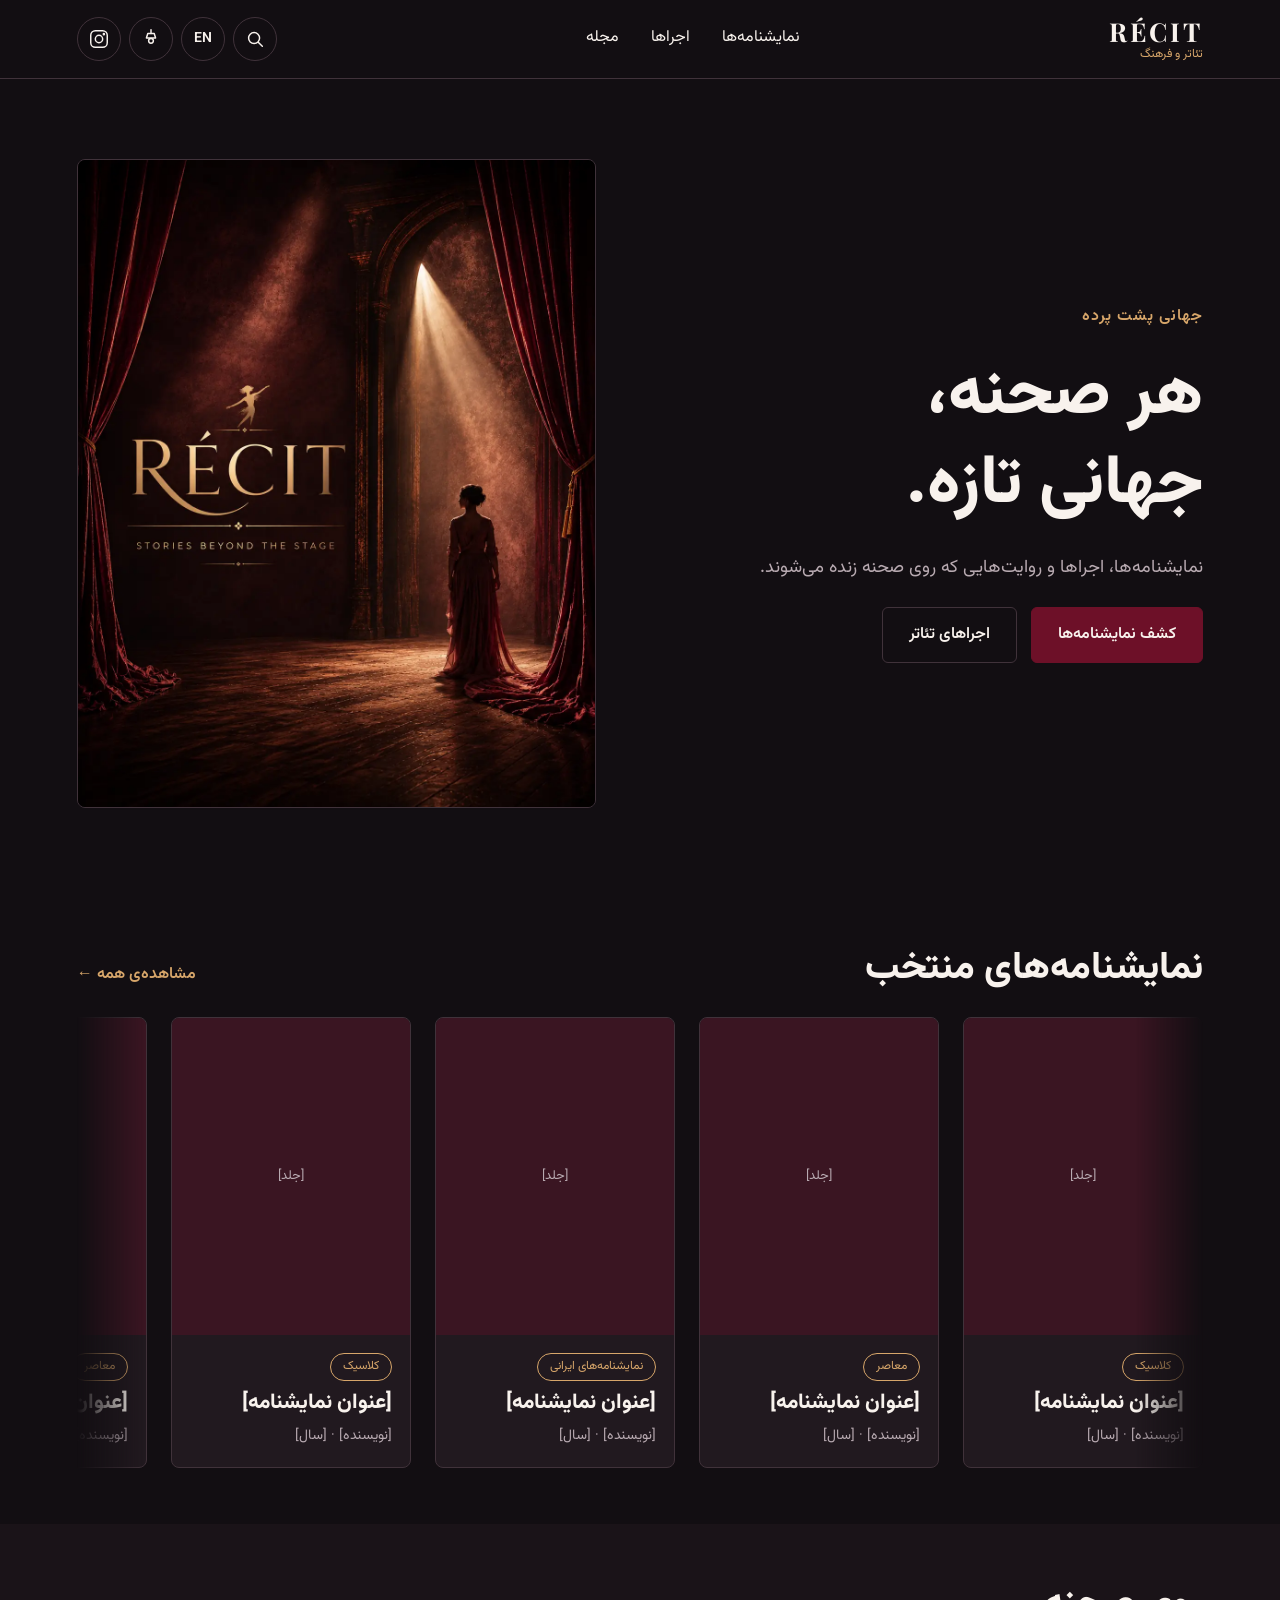
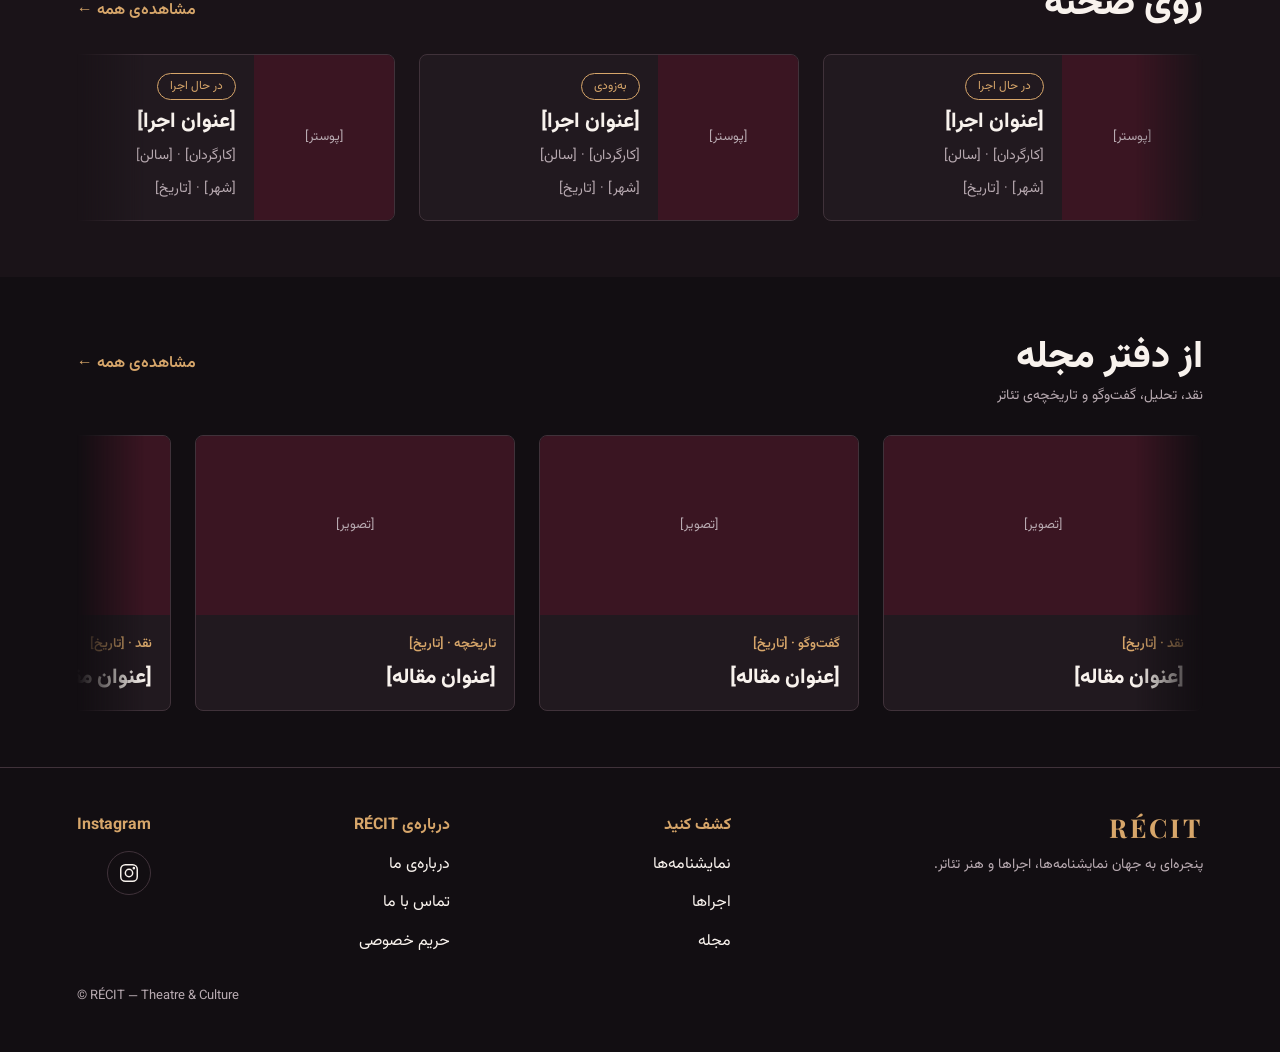
==== index.html @ f75a654b "Update project files" ====
<!DOCTYPE html>
<html lang="fa" dir="rtl">

<head>
    <meta charset="UTF-8">
    <meta name="viewport" content="width=device-width, initial-scale=1.0">
    <link rel="stylesheet" href="css/style.css">
    <link rel="stylesheet"
        href="https://fonts.googleapis.com/css2?family=Vazirmatn:wght@400;600;800&family=Playfair+Display:wght@600;800&family=Inter:wght@400;600&display=swap">
    <link rel="shortcut icon" href="assets/icons/favicon.ico" type="image/x-icon">
    <title>RÉCIT</title>
</head>

<body>
    <header class="wrap">
        <a href="#" class="logo"><b>RÉCIT</b><span data-i18n="sub"></span></a>
        <nav><a href="#plays" data-i18n="n1"></a><a href="#stage" data-i18n="n2"></a><a href="#journal"
                data-i18n="n3"></a></nav>
        <div class="tools">
            <button class="ib" type="button" id="search"><svg viewBox="0 0 24 24" aria-hidden="true">
                    <circle cx="11" cy="11" r="6" />
                    <path d="M20 20l-4.2-4.2" />
                </svg></button>
            <button class="ib" type="button" id="lang"></button>
            <button class="ib lamp" type="button" id="theme" aria-pressed="false"><svg viewBox="0 0 24 24"
                    aria-hidden="true">
                    <path d="M12 2v4" />
                    <path d="M7 11l1.5-5h7L17 11z" />
                    <circle class="bulb" cx="12" cy="14" r="2.6" />
                    <g class="rays">
                        <path d="M5 18l-1.6 1.2M19 18l1.6 1.2M12 19.5V22" />
                    </g>
                </svg></button>
            <a class="ib" href="https://www.instagram.com/" target="_blank" rel="noopener" aria-label="Instagram"><svg
                    viewBox="0 0 24 24" aria-hidden="true">
                    <rect x="3" y="3" width="18" height="18" rx="5" />
                    <circle cx="12" cy="12" r="4" />
                    <circle cx="17.3" cy="6.7" r=".6" fill="currentColor" />
                </svg></a>
        </div>
    </header>

    <section class="hero wrap">
        <div class="tx"><span class="eb" data-i18n="eb"></span>
            <h1 class="hd"><span data-i18n="h1"></span><br><span data-i18n="h2"></span></h1>
            <p data-i18n="hs"></p>
            <div class="btns"><a class="btn" href="#plays" data-i18n="c1"></a><a class="btn o" href="#stage"
                    data-i18n="c2"></a></div>
        </div>
        <div class="ph po">
            <img src="assets/images/hero.webp" alt="" data-i18n-alt="po">
        </div>
    </section>

    <section class="s wrap" id="plays">
        <div class="sh">
            <h2 class="hd" data-i18n="ph"></h2><a href="#" data-i18n="all"></a>
        </div>
        <div class="mq">
            <div class="mq-track" id="plays-l"></div>
        </div>
    </section>
    <section class="s alt" id="stage">
        <div class="wrap">
            <div class="sh">
                <h2 class="hd" data-i18n="fh"></h2><a href="#" data-i18n="all"></a>
            </div>
            <div class="mq">
                <div class="mq-track" id="perf-l"></div>
            </div>
        </div>
    </section>
    <section class="s wrap" id="journal">
        <div class="sh">
            <div>
                <h2 class="hd" data-i18n="jh"></h2><span class="mu" data-i18n="js"></span>
            </div><a href="#" data-i18n="all"></a>
        </div>
        <div class="mq">
            <div class="mq-track" id="j-l"></div>
        </div>
    </section>

    <footer>
        <div class="wrap">
            <div class="fg">
                <div class="fc brand"><a href="#" class="logo"><b>RÉCIT</b></a><span class="mu"
                        data-i18n="tag"></span></div>
                <div class="fc"><b data-i18n="f1"></b><a href="#plays" data-i18n="n1"></a><a href="#stage"
                        data-i18n="n2"></a><a href="#journal" data-i18n="n3"></a></div>
                <div class="fc"><b data-i18n="f2"></b><a href="#" data-i18n="a1"></a><a href="#" data-i18n="a2"></a><a
                        href="#" data-i18n="a3"></a></div>
                <div class="fc"><b>Instagram</b><a class="ib" href="https://www.instagram.com/" target="_blank"
                        rel="noopener" aria-label="Instagram"><svg viewBox="0 0 24 24" aria-hidden="true">
                            <rect x="3" y="3" width="18" height="18" rx="5" />
                            <circle cx="12" cy="12" r="4" />
                            <circle cx="17.3" cy="6.7" r=".6" fill="currentColor" />
                        </svg></a></div>
            </div>
            <div class="cp">© RÉCIT — Theatre &amp; Culture</div>
        </div>
    </footer>

    <script src="js/script.js"></script>
</body>

</html>
---- css/style.css ----
:root,
[data-theme="dark"] {
    color-scheme: dark;
    --bg: #120E12;
    --alt: #1A1318;
    --surface: #21191F;
    --text: #F8F2ED;
    --muted: #B8AAB1;
    --line: #40323A;
    --brand: #D45A76;
    --gold: #D7A66A;
    --ph: #3A1522;
    --btn: #6D1028;
    --btnfg: #F8F2ED
}

[data-theme="light"] {
    color-scheme: light;
    --bg: #F4EFE8;
    --alt: #EBE3DA;
    --surface: #FFFFFF;
    --text: #211B1D;
    --muted: #71666B;
    --line: #E2D8D1;
    --brand: #831B37;
    --gold: #87551F;
    --ph: #E9DCD3;
    --btn: #831B37;
    --btnfg: #F4EFE8
}

* {
    box-sizing: border-box
}

body {
    margin: 0;
    background: var(--bg);
    color: var(--text);
    line-height: 1.8;
    font-family: Vazirmatn, Tahoma, sans-serif;
    transition: background .9s ease, color .9s ease
}

html[lang="en"] body {
    font-family: Inter, sans-serif;
    line-height: 1.6
}

.hd {
    font-weight: 800;
    line-height: 1.3
}

html[lang="en"] .hd {
    font-family: "Playfair Display", serif;
    line-height: 1.15
}

a {
    color: inherit;
    text-decoration: none
}

a:hover {
    color: var(--brand)
}

:focus-visible {
    outline: 2px solid var(--gold);
    outline-offset: 3px
}

.wrap {
    padding-inline: 6%;
    max-width: 1440px;
    margin-inline: auto
}

header {
    display: flex;
    align-items: center;
    justify-content: space-between;
    gap: 16px;
    flex-wrap: wrap;
    padding-block: 16px;
    border-bottom: 1px solid var(--line);
    position: sticky;
    top: 0;
    z-index: 5;
    background: var(--bg);
    transition: background .9s
}

.logo {
    display: flex;
    flex-direction: column;
    line-height: 1.2
}

.logo b {
    font-family: "Playfair Display", serif;
    font-size: 26px;
    letter-spacing: 3px
}

.logo span {
    font-size: 12px;
    color: var(--gold)
}

nav {
    display: flex;
    gap: 32px;
    flex-wrap: wrap
}

.tools {
    display: flex;
    gap: 8px;
    align-items: center
}

.ib {
    width: 44px;
    height: 44px;
    display: inline-flex;
    align-items: center;
    justify-content: center;
    border: 1px solid var(--line);
    border-radius: 50%;
    background: none;
    color: var(--text);
    cursor: pointer;
    position: relative;
    font: 600 14px Vazirmatn, sans-serif
}

.ib:hover {
    border-color: var(--gold);
    color: var(--gold)
}

.ib svg {
    width: 22px;
    height: 22px;
    fill: none;
    stroke: currentColor;
    stroke-width: 1.6;
    stroke-linecap: round;
    stroke-linejoin: round
}

.ib[data-tip]::after,
.ib[data-tip]::before {
    position: absolute;
    opacity: 0;
    pointer-events: none;
    transform: translateY(-4px);
    transition: opacity .25s ease, transform .25s ease
}

.ib[data-tip]::after {
    content: attr(data-tip);
    top: calc(100% + 12px);
    inset-inline-end: 0;
    white-space: nowrap;
    padding: 6px 14px;
    background: var(--surface);
    color: var(--text);
    border: 1px solid var(--gold);
    border-radius: 6px;
    font: 600 13px/1.6 Vazirmatn, Tahoma, sans-serif;
    box-shadow: 0 8px 24px rgba(0, 0, 0, .35)
}

html[lang="en"] .ib[data-tip]::after {
    font-family: Inter, sans-serif
}

.ib[data-tip]::before {
    content: "";
    top: calc(100% + 7px);
    inset-inline-end: 16px;
    width: 8px;
    height: 8px;
    background: var(--surface);
    border-top: 1px solid var(--gold);
    border-inline-start: 1px solid var(--gold);
    rotate: 45deg;
    z-index: 1
}

.ib[data-tip]:focus-visible::after,
.ib[data-tip]:focus-visible::before {
    opacity: 1;
    transform: none
}

@media (hover: hover) {

    .ib[data-tip]:hover::after,
    .ib[data-tip]:hover::before {
        opacity: 1;
        transform: none
    }
}

.lamp .bulb {
    fill: none;
    transition: fill .6s
}

.lamp .rays {
    opacity: 0;
    transition: opacity .6s
}

[data-theme="light"] .lamp .bulb {
    fill: var(--gold)
}

[data-theme="light"] .lamp .rays {
    opacity: 1
}

.hero {
    display: flex;
    flex-wrap: wrap;
    align-items: center;
    gap: 48px;
    padding-block: 80px
}

.hero .tx {
    flex: 1 1 420px;
    display: flex;
    flex-direction: column;
    gap: 22px
}

.eb {
    color: var(--gold);
    font-weight: 600;
    letter-spacing: 1px
}

.hero h1 {
    margin: 0;
    font-size: clamp(40px, 6vw, 68px)
}

.hero p {
    margin: 0;
    font-size: 18px;
    color: var(--muted);
    max-width: 480px
}

.btns {
    display: flex;
    gap: 14px;
    flex-wrap: wrap
}

.btn {
    padding: 13px 26px;
    border-radius: 6px;
    font-weight: 600;
    background: var(--btn);
    color: var(--btnfg);
    border: 1px solid var(--btn)
}

.btn:hover {
    color: var(--btnfg);
    opacity: .9
}

.btn.o {
    background: none;
    color: var(--text);
    border-color: var(--line)
}

.btn.o:hover {
    color: var(--brand);
    border-color: var(--brand)
}

.ph {
    background: var(--ph);
    display: flex;
    align-items: center;
    justify-content: center;
    color: var(--muted);
    font-size: 13px;
    transition: background .9s
}

.hero .po {
    flex: 1 1 380px;
    border-radius: 8px;
    aspect-ratio: 4 / 5;
    overflow: hidden;
    border: 1px solid var(--line)
}

.hero .po img {
    width: 100%;
    height: 100%;
    object-fit: cover;
    display: block;
}

section.s {
    padding-block: 56px
}

.alt {
    background: var(--alt);
    transition: background .9s
}

.sh {
    display: flex;
    justify-content: space-between;
    align-items: baseline;
    gap: 12px;
    margin-bottom: 24px;
    flex-wrap: wrap
}

.sh h2 {
    margin: 0;
    font-size: clamp(28px, 4vw, 38px)
}

.sh a {
    color: var(--gold);
    font-weight: 600
}

.mu {
    color: var(--muted);
    font-size: 14px
}

.card {
    background: var(--surface);
    border: 1px solid var(--line);
    border-radius: 8px;
    overflow: hidden;
    display: flex;
    transition: border-color .25s, background .9s
}

.card:hover {
    border-color: var(--gold)
}

.card.v {
    flex-direction: column
}

.card .bd {
    padding: 18px;
    display: flex;
    flex-direction: column;
    gap: 8px;
    align-items: flex-start
}

.card h3 {
    margin: 0;
    font-size: 21px
}

.tag {
    font-size: 12px;
    color: var(--gold);
    border: 1px solid var(--gold);
    padding: 2px 12px;
    border-radius: 99px
}

.ct {
    color: var(--gold);
    font-size: 13px;
    font-weight: 600
}

footer {
    border-top: 1px solid var(--line);
    padding-block: 44px
}

.fg {
    display: flex;
    flex-wrap: wrap;
    justify-content: space-between;
    gap: 32px
}

.fc {
    display: flex;
    flex-direction: column;
    gap: 10px
}

.fc.brand {
    max-width: 300px
}

.fc b {
    color: var(--gold)
}

.cp {
    margin-top: 28px;
    font-size: 13px;
    color: var(--muted);
    direction: ltr
}

.mq {
    overflow: hidden;
    -webkit-mask-image: linear-gradient(to right, transparent, #000 6%, #000 94%, transparent);
    mask-image: linear-gradient(to right, transparent, #000 6%, #000 94%, transparent)
}

.mq-track {
    display: flex;
    width: max-content;
    animation: mq-ltr 45s linear infinite
}

html[dir="rtl"] .mq-track {
    animation-name: mq-rtl
}

.mq:hover .mq-track,
.mq:focus-within .mq-track {
    animation-play-state: paused
}

.mq .card {
    flex: none;
    margin-inline-end: 24px
}

.cover {
    aspect-ratio: 3 / 4
}

.poster {
    width: 140px;
    flex: none
}

.thumb {
    aspect-ratio: 16 / 9
}

#plays-l .card {
    width: 240px
}

#perf-l .card {
    width: 380px
}

#j-l .card {
    width: 320px
}

@keyframes mq-ltr {
    to {
        transform: translateX(-50%)
    }
}

@keyframes mq-rtl {
    to {
        transform: translateX(50%)
    }
}

@media(max-width:700px) {
    nav {
        order: 3;
        width: 100%;
        justify-content: space-between;
        gap: 8px
    }

    .hero {
        padding-block: 48px
    }
}

@media(prefers-reduced-motion:reduce) {
    * {
        transition: none !important
    }

    .mq {
        overflow-x: auto
    }

    .mq-track {
        animation: none
    }
}
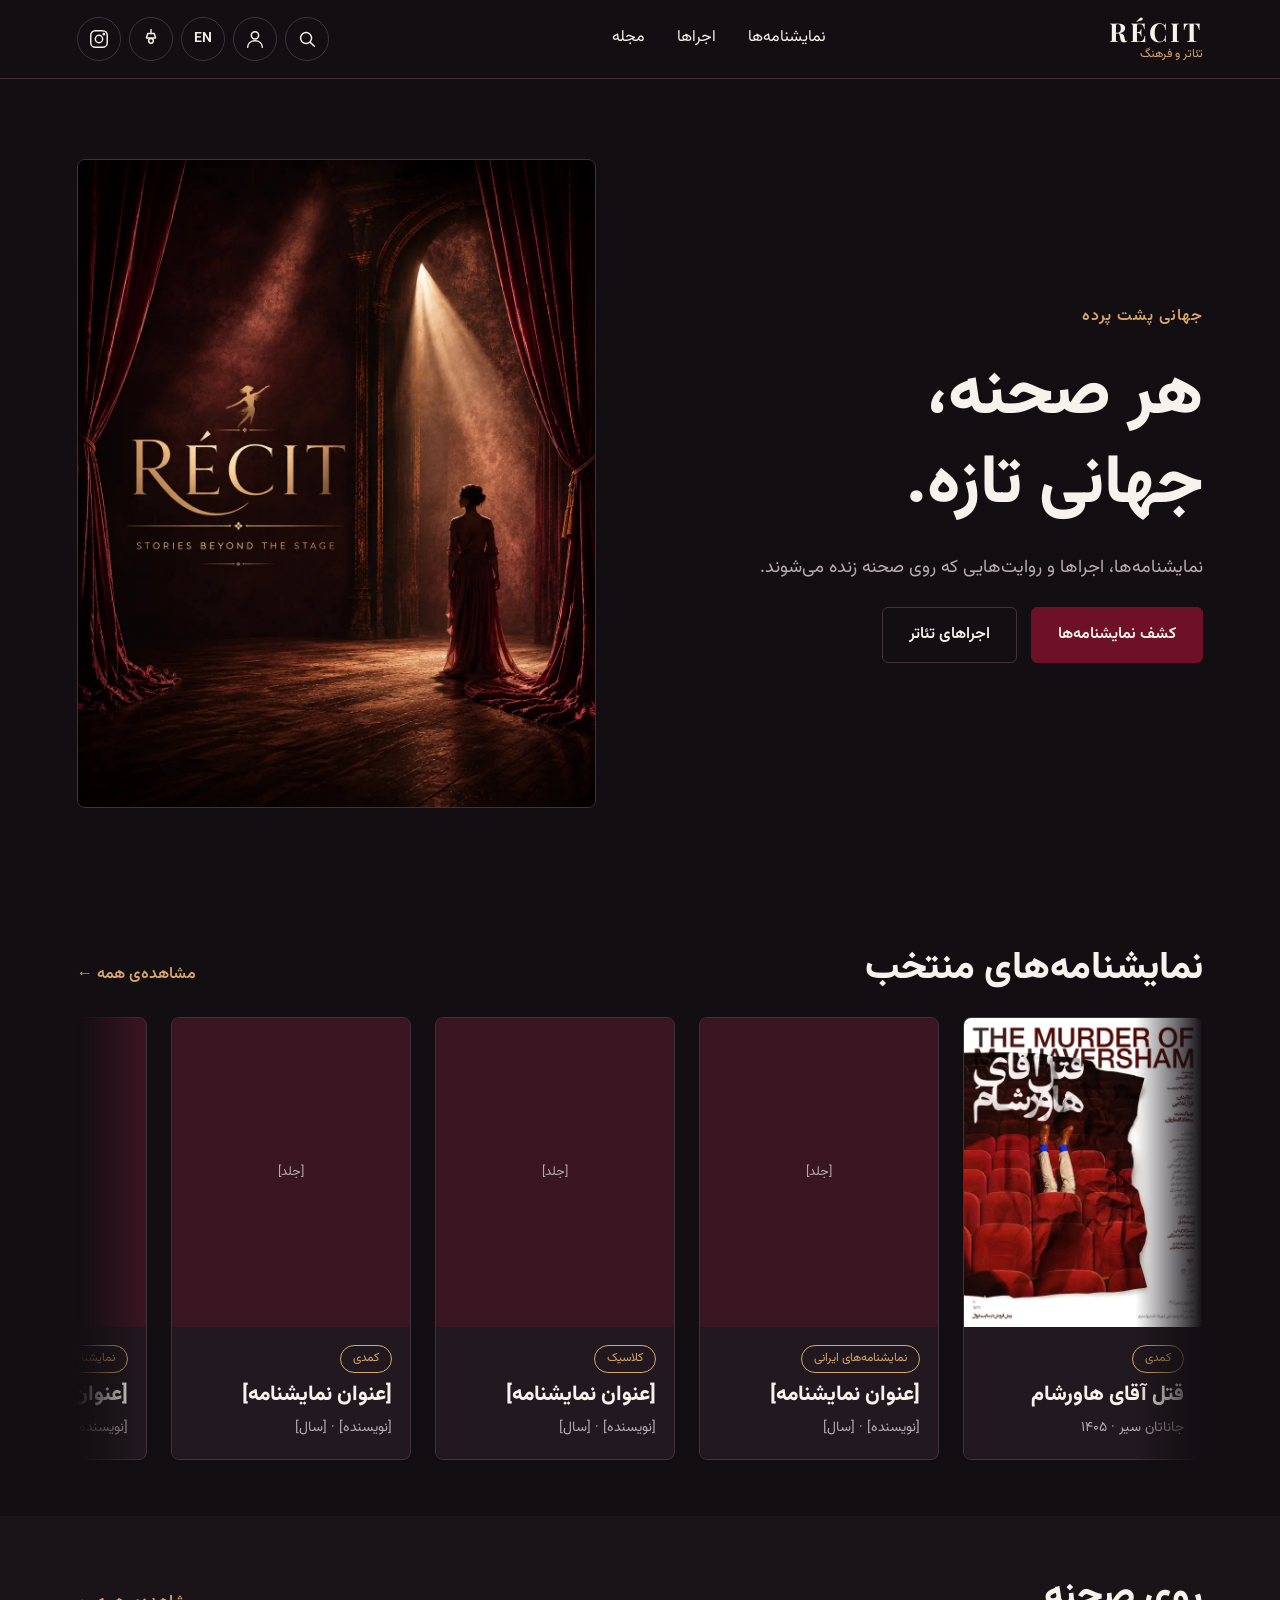
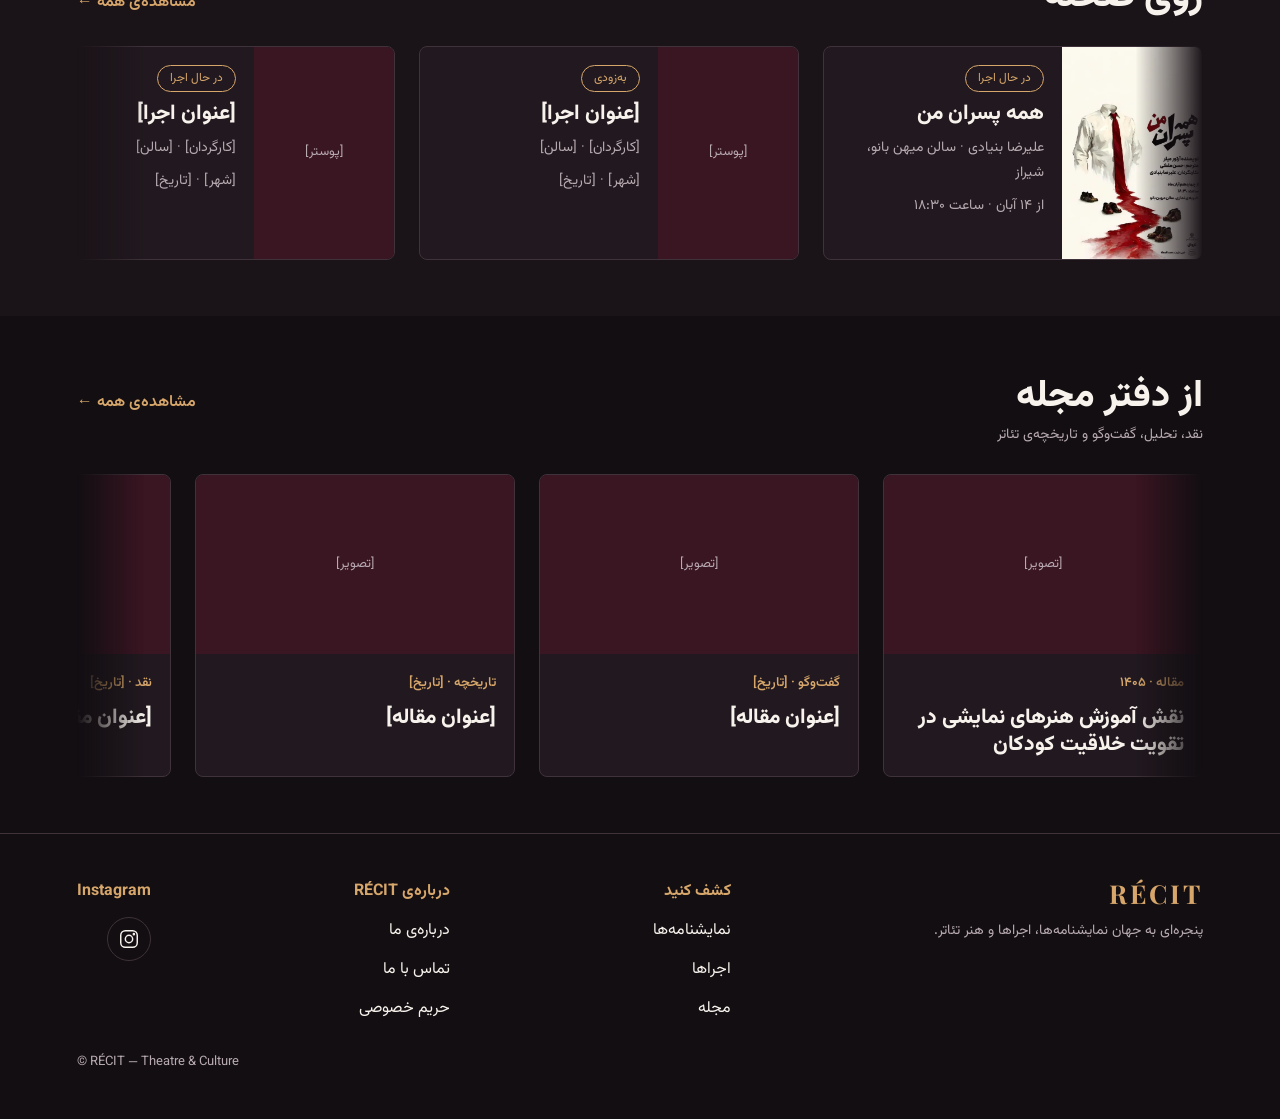
==== commit 42240a6f: "Update project files" ====
--- a/index.html
+++ b/index.html
@@ -20,6 +20,10 @@
             <button class="ib" type="button" id="search"><svg viewBox="0 0 24 24" aria-hidden="true">
                     <circle cx="11" cy="11" r="6" />
                     <path d="M20 20l-4.2-4.2" />
+                </svg></button>
+            <button class="ib" type="button" id="auth-open"><svg viewBox="0 0 24 24" aria-hidden="true">
+                    <circle cx="12" cy="8" r="4" />
+                    <path d="M4 21c0-4.4 3.6-7 8-7s8 2.6 8 7" />
                 </svg></button>
             <button class="ib" type="button" id="lang"></button>
             <button class="ib lamp" type="button" id="theme" aria-pressed="false"><svg viewBox="0 0 24 24"
@@ -84,8 +88,8 @@
     <footer>
         <div class="wrap">
             <div class="fg">
-                <div class="fc brand"><a href="#" class="logo"><b>RÉCIT</b></a><span class="mu"
-                        data-i18n="tag"></span></div>
+                <div class="fc brand"><a href="#" class="logo"><b>RÉCIT</b></a><span class="mu" data-i18n="tag"></span>
+                </div>
                 <div class="fc"><b data-i18n="f1"></b><a href="#plays" data-i18n="n1"></a><a href="#stage"
                         data-i18n="n2"></a><a href="#journal" data-i18n="n3"></a></div>
                 <div class="fc"><b data-i18n="f2"></b><a href="#" data-i18n="a1"></a><a href="#" data-i18n="a2"></a><a
@@ -101,6 +105,37 @@
         </div>
     </footer>
 
+    <dialog class="auth" id="auth" aria-labelledby="auth-tabs">
+        <div class="auth-curtain l" aria-hidden="true"></div>
+        <div class="auth-curtain r" aria-hidden="true"></div>
+
+        <button class="ib auth-close" type="button" id="auth-close">
+            <svg viewBox="0 0 24 24" aria-hidden="true">
+                <path d="M6 6l12 12M18 6L6 18" />
+            </svg>
+        </button>
+        <div class="auth-tabs" id="auth-tabs">
+            <button class="auth-tab" type="button" data-mode="login" aria-selected="true"
+                data-i18n="authLogin"></button>
+            <button class="auth-tab" type="button" data-mode="signup" aria-selected="false"
+                data-i18n="authSignup"></button>
+        </div>
+        <form class="auth-form" id="auth-form" data-mode="login">
+            <label class="only-signup"><span data-i18n="authName"></span>
+                <input type="text" id="auth-name" name="name" autocomplete="name">
+            </label>
+            <label><span data-i18n="authEmail"></span>
+                <input type="email" name="email" autocomplete="email" required>
+            </label>
+            <label><span data-i18n="authPass"></span>
+                <input type="password" id="auth-pass" name="password" minlength="8" required>
+            </label>
+            <button class="btn only-login" type="submit" data-i18n="authGo1"></button>
+            <button class="btn only-signup" type="submit" data-i18n="authGo2"></button>
+            <p class="auth-note" id="auth-note" aria-live="polite"></p>
+        </form>
+    </dialog>
+
     <script src="js/script.js"></script>
 </body>
 
--- a/css/style.css
+++ b/css/style.css
@@ -57,6 +57,153 @@
     line-height: 1.15
 }
 
+button.btn {
+    font: inherit;
+    font-weight: 600;
+    cursor: pointer
+}
+
+
+.auth {
+    width: min(420px, calc(100% - 32px));
+    max-height: calc(100dvh - 32px);
+    padding: 24px 28px 28px;
+    background: color-mix(in srgb, var(--surface) 70%, transparent);
+    -webkit-backdrop-filter: blur(18px);
+    backdrop-filter: blur(18px);
+    color: var(--text);
+    border: 1px solid var(--gold);
+    border-radius: 8px;
+    box-shadow: 0 24px 60px rgba(0, 0, 0, .45)
+}
+
+.auth::backdrop {
+    background: rgba(18, 14, 18, .5);
+    -webkit-backdrop-filter: blur(8px);
+    backdrop-filter: blur(8px)
+}
+
+.auth .auth-close {
+    position: absolute;
+    top: 20px;
+    inset-inline-end: 20px;
+    width: 36px;
+    height: 36px
+}
+
+.auth {
+    overflow-x: hidden
+}
+
+.auth .auth-close {
+    z-index: 3
+}
+
+.auth-curtain {
+    position: absolute;
+    top: 0;
+    bottom: 0;
+    width: 50%;
+    z-index: 2;
+    background:
+        repeating-linear-gradient(90deg, rgba(0, 0, 0, .28) 0 10px, rgba(255, 255, 255, .05) 10px 20px, transparent 20px 34px),
+        linear-gradient(#7a1230, #4a0a1c);
+    transition: transform 1.1s cubic-bezier(.7, 0, .2, 1) .25s
+}
+
+.auth-curtain.l {
+    left: 0;
+    border-right: 2px solid var(--gold)
+}
+
+.auth-curtain.r {
+    right: 0;
+    border-left: 2px solid var(--gold)
+}
+
+.auth.open .auth-curtain.l {
+    transform: translateX(-101%)
+}
+
+.auth.open .auth-curtain.r {
+    transform: translateX(101%)
+}
+
+.auth-tabs,
+.auth-form {
+    opacity: 0;
+    transition: opacity .6s ease .7s
+}
+
+.auth.open .auth-tabs,
+.auth.open .auth-form {
+    opacity: 1
+}
+
+.auth-tabs {
+    display: flex;
+    align-items: center;
+    gap: 20px;
+    min-height: 36px;
+    margin-bottom: 20px
+}
+
+.auth-tab {
+    background: none;
+    border: 0;
+    border-bottom: 2px solid transparent;
+    padding: 4px 0;
+    color: var(--muted);
+    font: inherit;
+    font-weight: 600;
+    font-size: 17px;
+    cursor: pointer
+}
+
+.auth-tab[aria-selected="true"] {
+    color: var(--text);
+    border-color: var(--gold)
+}
+
+.auth-form {
+    display: flex;
+    flex-direction: column;
+    gap: 14px
+}
+
+.auth-form label {
+    display: flex;
+    flex-direction: column;
+    gap: 6px;
+    font-size: 14px;
+    color: var(--muted)
+}
+
+.auth-form input {
+    padding: 10px 12px;
+    background: color-mix(in srgb, var(--bg) 55%, transparent);
+    color: var(--text);
+    border: 1px solid var(--line);
+    border-radius: 6px;
+    font: inherit
+}
+
+.auth-form .btn {
+    width: 100%
+}
+
+#auth-form[data-mode="login"] .only-signup,
+#auth-form[data-mode="signup"] .only-login {
+    display: none
+}
+
+.auth-note {
+    margin: 0;
+    min-height: 1.6em;
+    font-size: 13px;
+    color: var(--gold)
+}
+
 a {
     color: inherit;
     text-decoration: none
@@ -432,7 +579,7 @@
 .mq-track {
     display: flex;
     width: max-content;
-    animation: mq-ltr 45s linear infinite
+    animation: mq-ltr 100s linear infinite
 }
 
 html[dir="rtl"] .mq-track {
@@ -450,12 +597,22 @@
 }
 
 .cover {
-    aspect-ratio: 3 / 4
+    aspect-ratio: 10 / 13
+}
+
+.cover img,
+.poster img,
+.thumb img {
+    width: 100%;
+    height: 100%;
+    object-fit: cover;
+    display: block
 }
 
 .poster {
     width: 140px;
-    flex: none
+    flex: none;
+    aspect-ratio: 250 / 379
 }
 
 .thumb {
@@ -499,11 +656,39 @@
     }
 }
 
+.reveal {
+    opacity: 0
+}
+
+.reveal.show {
+    animation: reveal-in .8s ease both
+}
+
+.hero .po.reveal.show {
+    animation-delay: .15s
+}
+
+@keyframes reveal-in {
+    from {
+        opacity: 0;
+        transform: translateY(28px)
+    }
+
+    to {
+        opacity: 1;
+        transform: none
+    }
+}
+
 @media(prefers-reduced-motion:reduce) {
     * {
         transition: none !important
     }
 
+    .auth-curtain {
+        display: none
+    }
+
     .mq {
         overflow-x: auto
     }
@@ -511,4 +696,4 @@
     .mq-track {
         animation: none
     }
-}
+}
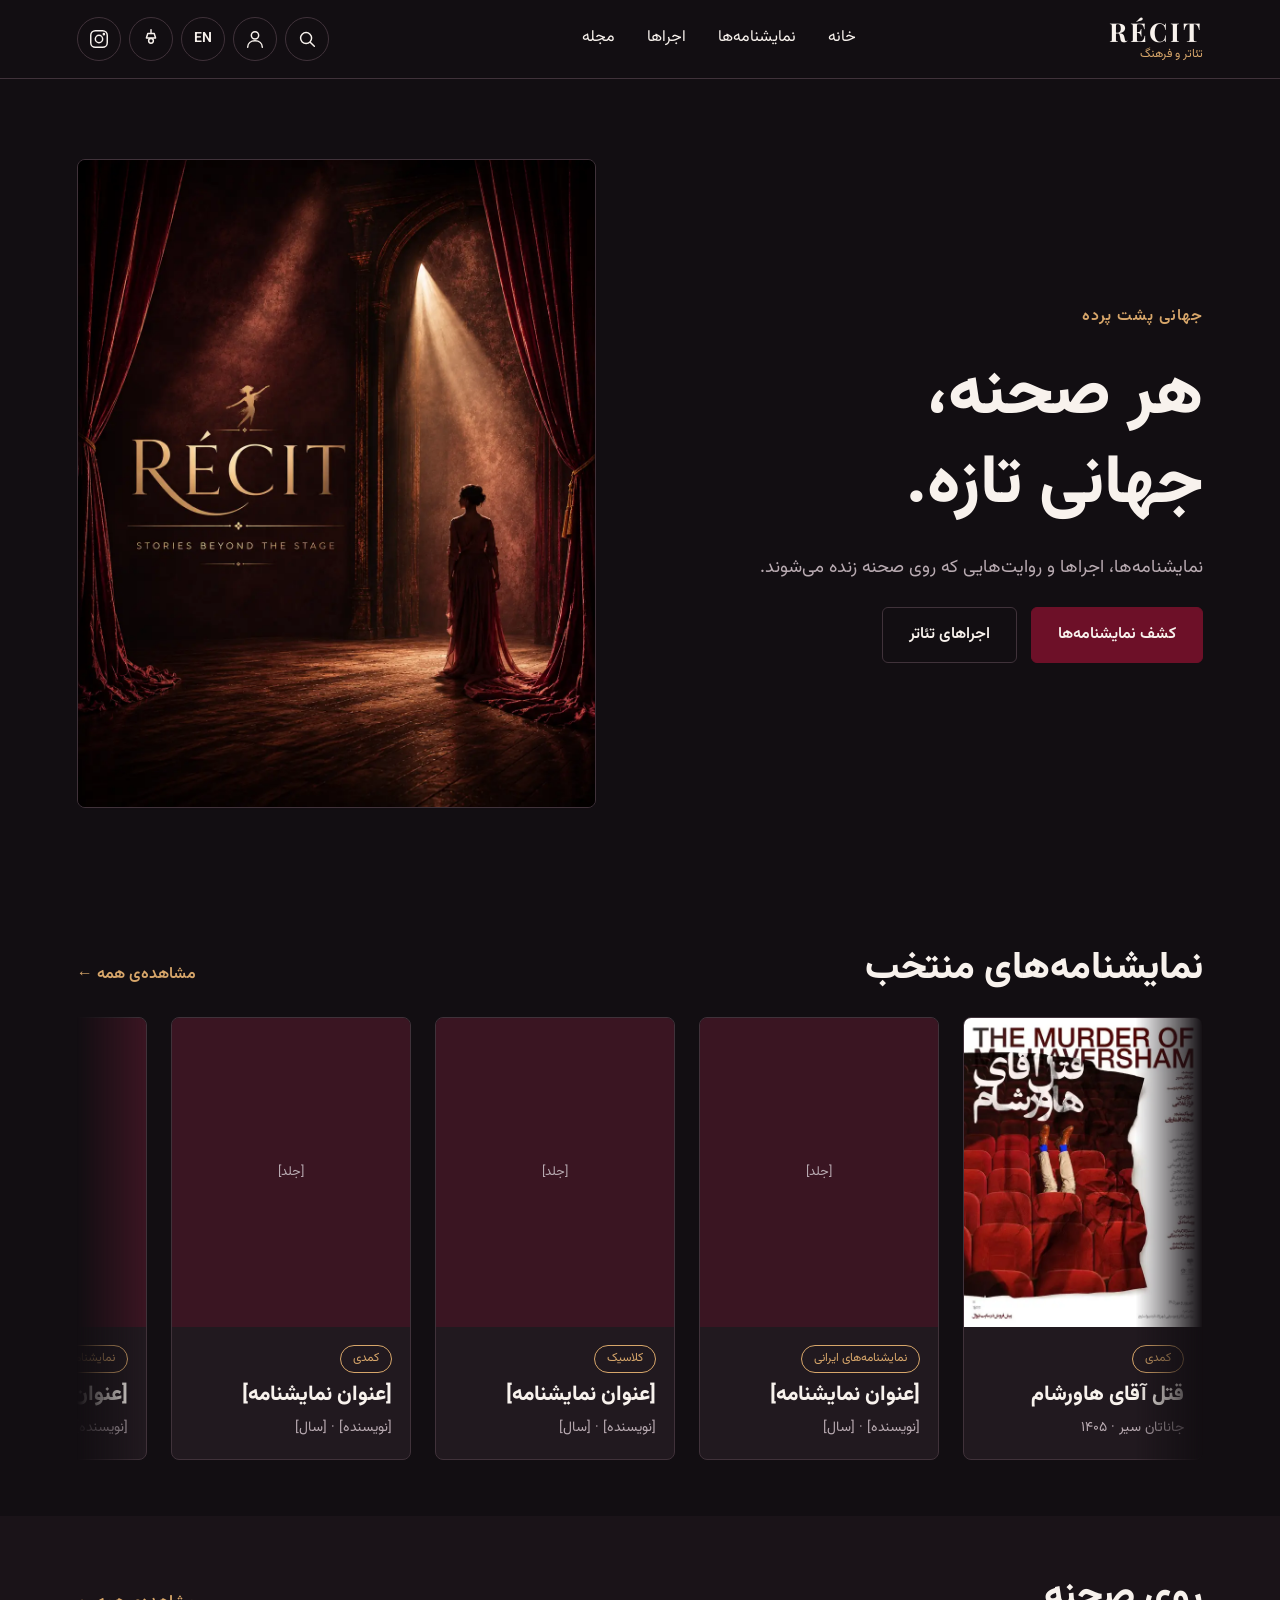
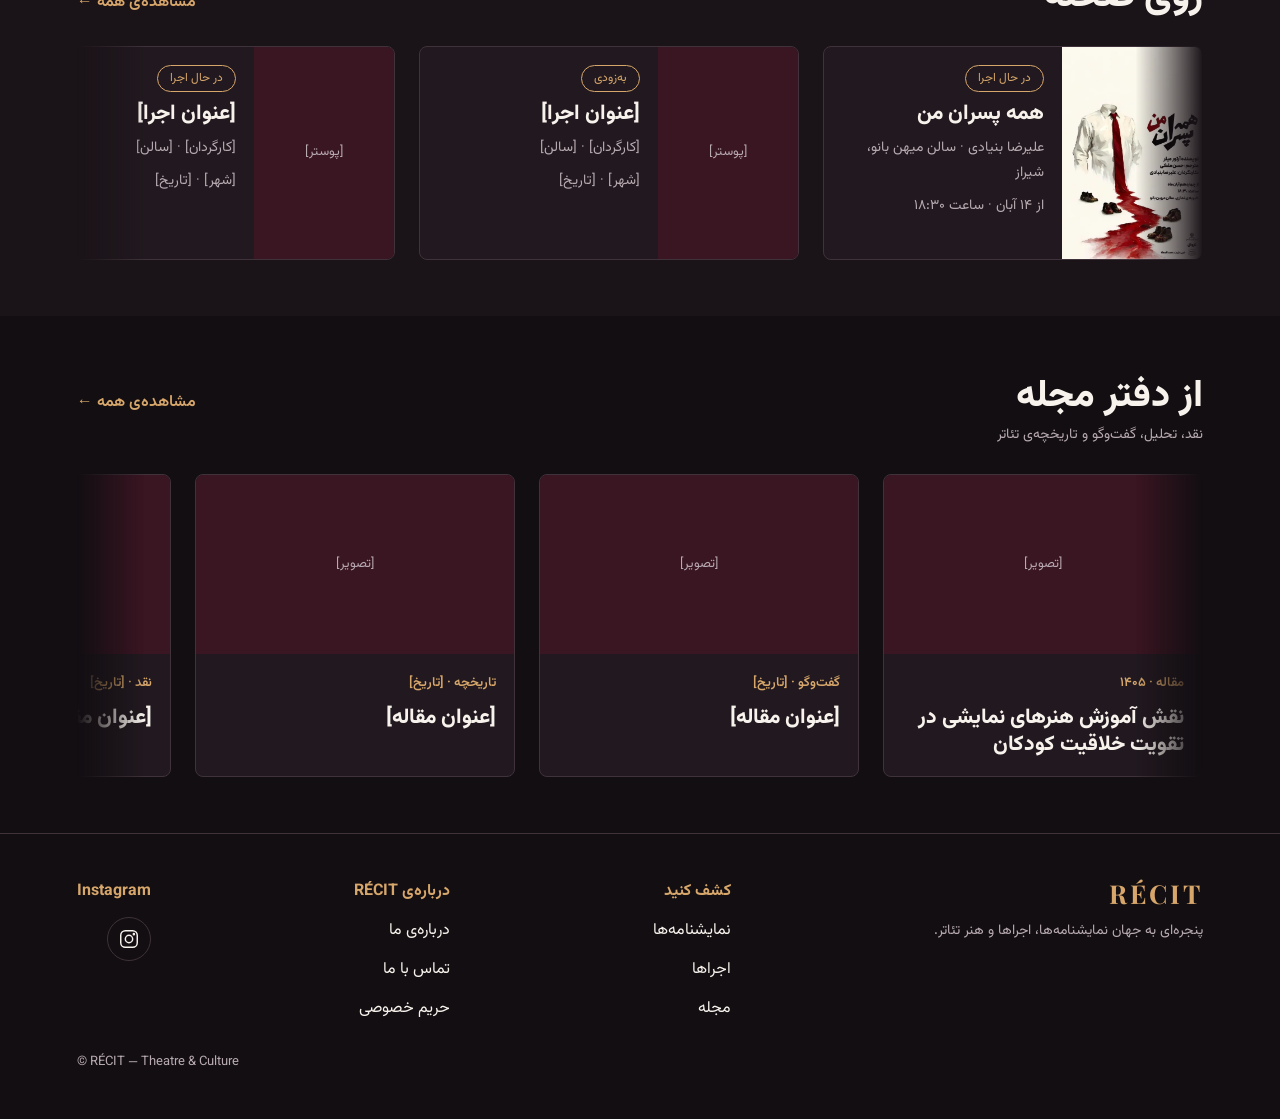
==== commit 0709d2c0: "Update project files" ====
--- a/index.html
+++ b/index.html
@@ -14,8 +14,8 @@
 <body>
     <header class="wrap">
         <a href="#" class="logo"><b>RÉCIT</b><span data-i18n="sub"></span></a>
-        <nav><a href="#plays" data-i18n="n1"></a><a href="#stage" data-i18n="n2"></a><a href="#journal"
-                data-i18n="n3"></a></nav>
+        <nav><a href="index.html" data-i18n="n0"></a><a href="#plays" data-i18n="n1"></a><a href="#stage"
+                data-i18n="n2"></a><a href="#journal" data-i18n="n3"></a></nav>
         <div class="tools">
             <button class="ib" type="button" id="search"><svg viewBox="0 0 24 24" aria-hidden="true">
                     <circle cx="11" cy="11" r="6" />
@@ -92,8 +92,8 @@
                 </div>
                 <div class="fc"><b data-i18n="f1"></b><a href="#plays" data-i18n="n1"></a><a href="#stage"
                         data-i18n="n2"></a><a href="#journal" data-i18n="n3"></a></div>
-                <div class="fc"><b data-i18n="f2"></b><a href="#" data-i18n="a1"></a><a href="#" data-i18n="a2"></a><a
-                        href="#" data-i18n="a3"></a></div>
+                <div class="fc"><b data-i18n="f2"></b><a href="pages/about.html" data-i18n="a1"></a><a
+                        href="pages/contact.html" data-i18n="a2"></a><a href="pages/privacy.html" data-i18n="a3"></a></div>
                 <div class="fc"><b>Instagram</b><a class="ib" href="https://www.instagram.com/" target="_blank"
                         rel="noopener" aria-label="Instagram"><svg viewBox="0 0 24 24" aria-hidden="true">
                             <rect x="3" y="3" width="18" height="18" rx="5" />
@@ -136,7 +136,9 @@
         </form>
     </dialog>
 
-    <script src="js/script.js"></script>
+    <script src="js/i18n.js"></script>
+    <script src="js/common.js"></script>
+    <script src="js/home.js"></script>
 </body>
 
 </html>
--- a/css/style.css
+++ b/css/style.css
@@ -224,6 +224,30 @@
     margin-inline: auto
 }
 
+main.page {
+    max-width: 760px;
+    padding-block: 72px;
+    display: flex;
+    flex-direction: column;
+    gap: 20px
+}
+
+main.page h1 {
+    margin: 0;
+    font-size: clamp(34px, 5vw, 52px)
+}
+
+main.page h2 {
+    margin: 24px 0 0;
+    font-size: clamp(24px, 3vw, 30px)
+}
+
+main.page p {
+    margin: 0;
+    font-size: 18px;
+    color: var(--muted)
+}
+
 header {
     display: flex;
     align-items: center;
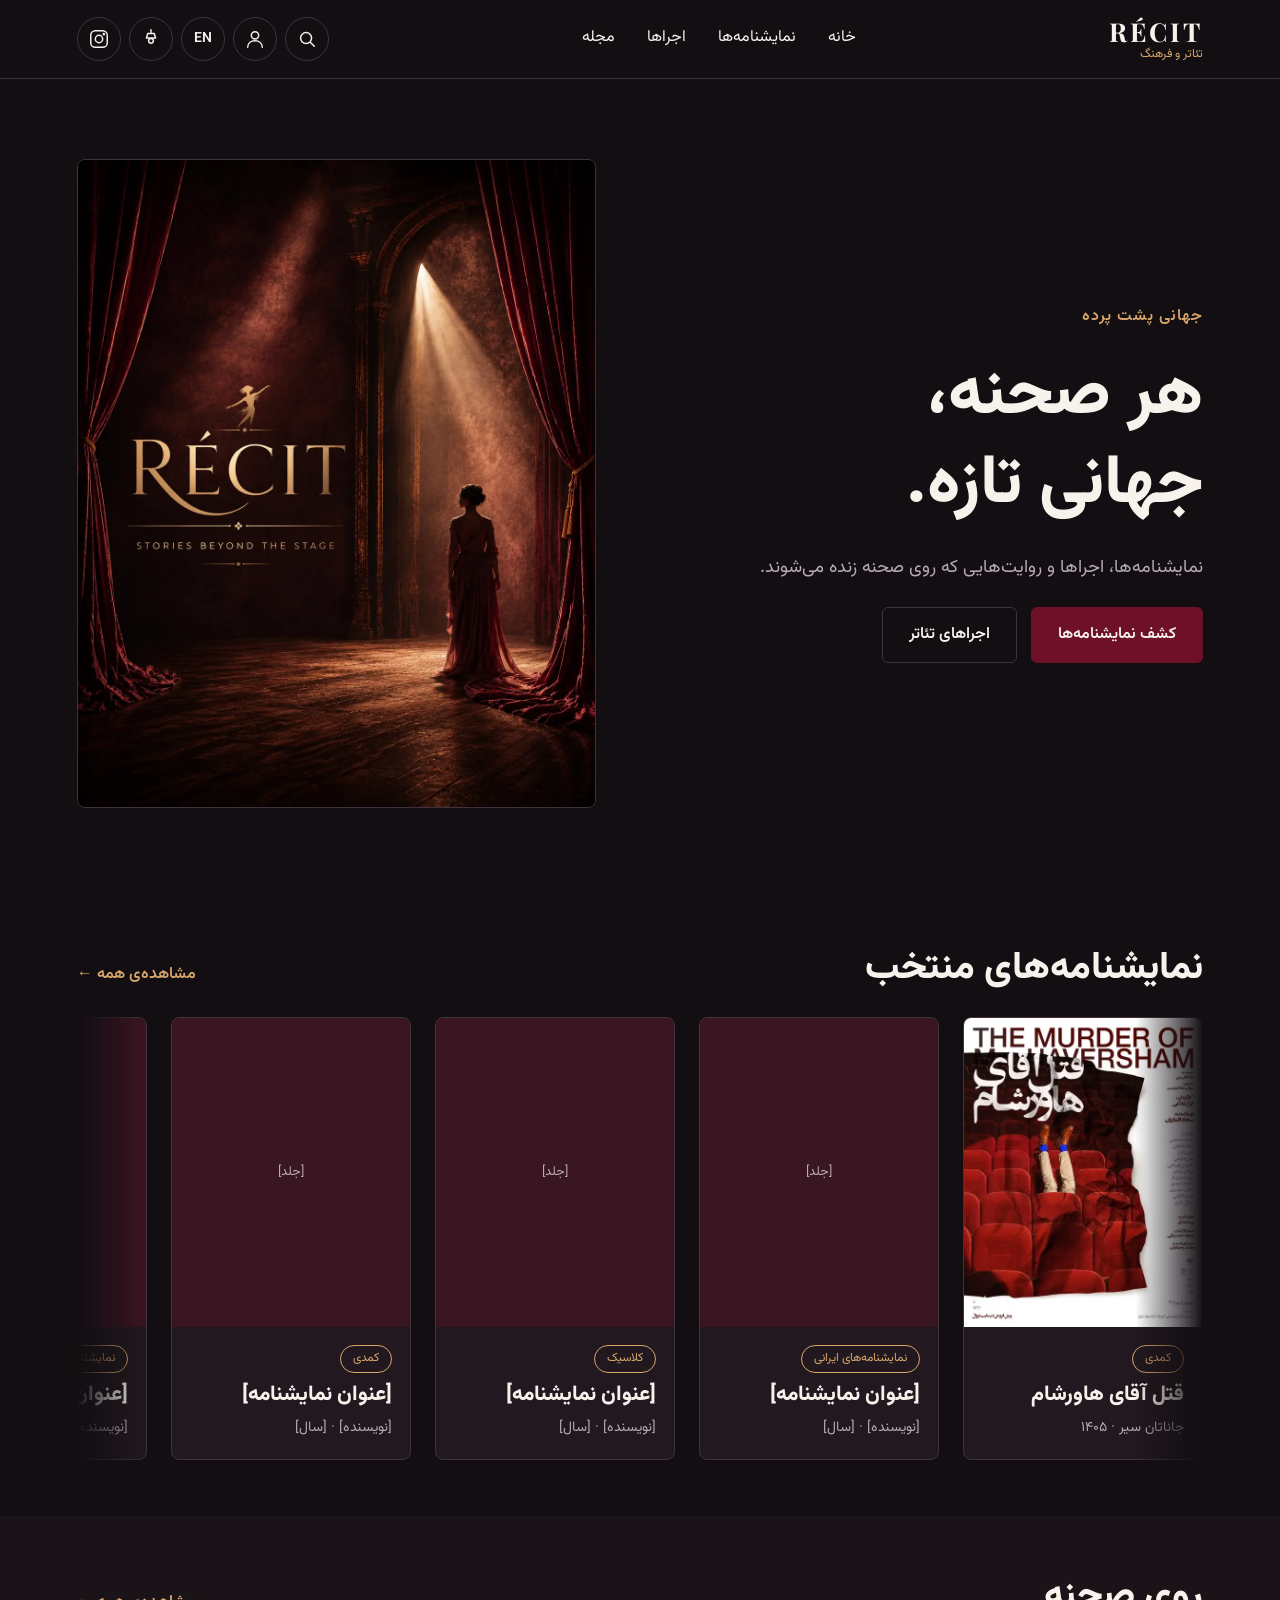
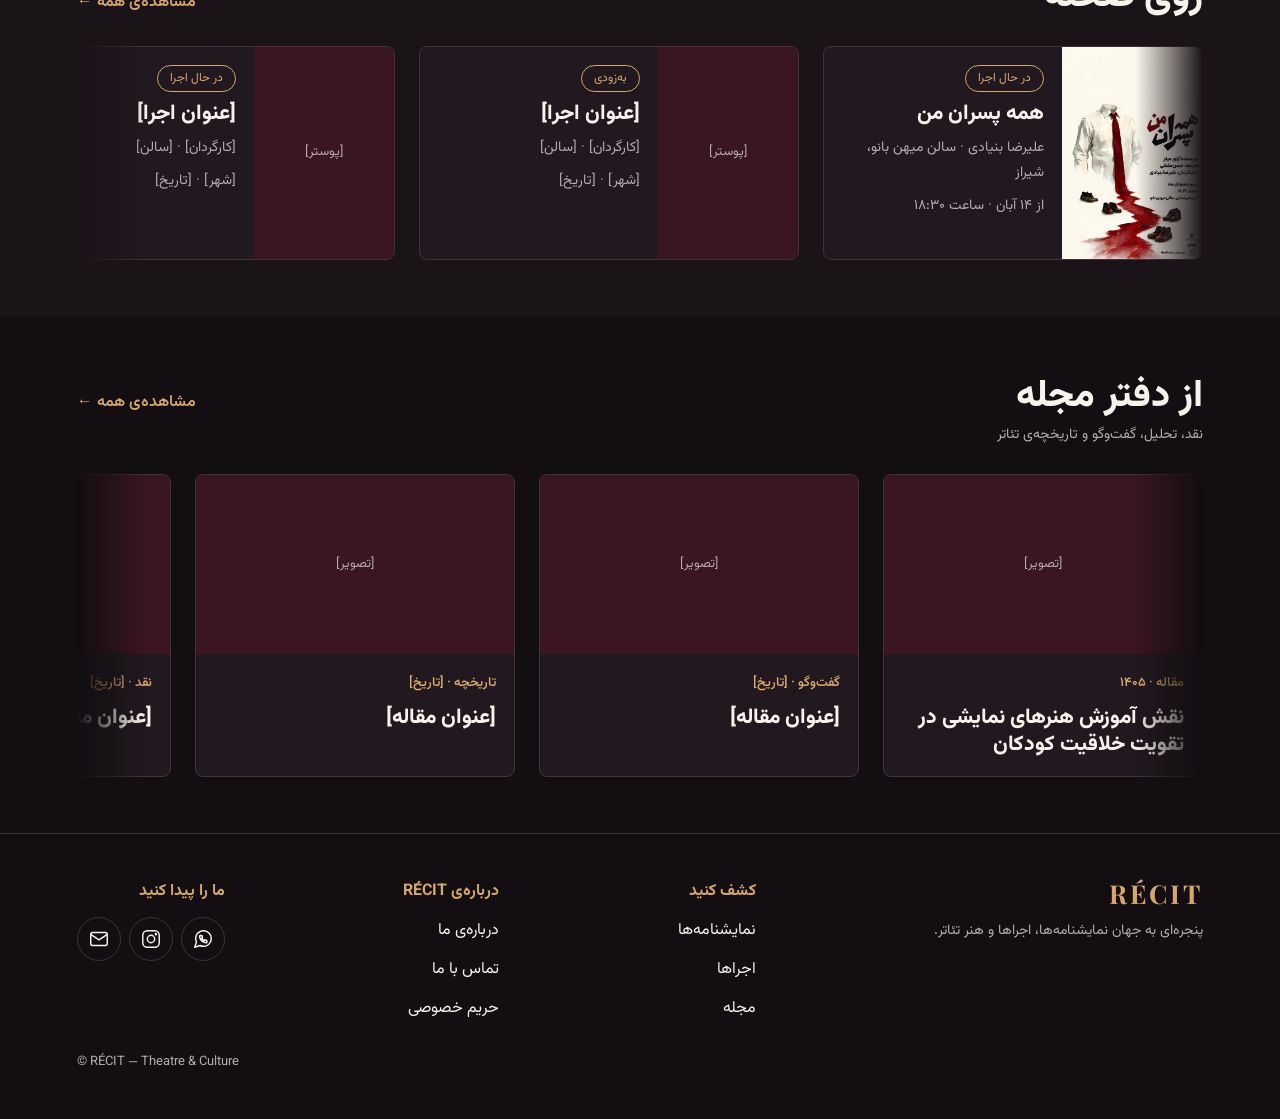
==== commit bcc6befd: "Update project files" ====
--- a/index.html
+++ b/index.html
@@ -93,13 +93,35 @@
                 <div class="fc"><b data-i18n="f1"></b><a href="#plays" data-i18n="n1"></a><a href="#stage"
                         data-i18n="n2"></a><a href="#journal" data-i18n="n3"></a></div>
                 <div class="fc"><b data-i18n="f2"></b><a href="pages/about.html" data-i18n="a1"></a><a
-                        href="pages/contact.html" data-i18n="a2"></a><a href="pages/privacy.html" data-i18n="a3"></a></div>
-                <div class="fc"><b>Instagram</b><a class="ib" href="https://www.instagram.com/" target="_blank"
-                        rel="noopener" aria-label="Instagram"><svg viewBox="0 0 24 24" aria-hidden="true">
-                            <rect x="3" y="3" width="18" height="18" rx="5" />
-                            <circle cx="12" cy="12" r="4" />
-                            <circle cx="17.3" cy="6.7" r=".6" fill="currentColor" />
-                        </svg></a></div>
+                        href="pages/contact.html" data-i18n="a2"></a><a href="pages/privacy.html" data-i18n="a3"></a>
+                </div>
+                <div class="fc"><b data-i18n="f3"></b>
+                    <div class="social">
+                        <a class="ib" href="https://wa.me/989000900786" target="_blank" rel="noopener"
+                            data-i18n-tip="ctWa">
+                            <svg viewBox="0 0 24 24" aria-hidden="true">
+                                <path
+                                    d="M21 11.5a8.38 8.38 0 0 1-.9 3.8 8.5 8.5 0 0 1-7.6 4.7 8.38 8.38 0 0 1-3.8-.9L3 21l1.9-5.7a8.38 8.38 0 0 1-.9-3.8 8.5 8.5 0 0 1 4.7-7.6 8.38 8.38 0 0 1 3.8-.9h.5a8.48 8.48 0 0 1 8 8v.5z" />
+                                <path vector-effect="non-scaling-stroke" transform="translate(7.4 7.4) scale(.4)"
+                                    d="M22 16.92v3a2 2 0 0 1-2.18 2 19.79 19.79 0 0 1-8.63-3.07 19.5 19.5 0 0 1-6-6 19.79 19.79 0 0 1-3.07-8.67A2 2 0 0 1 4.11 2h3a2 2 0 0 1 2 1.72 12.84 12.84 0 0 0 .7 2.81 2 2 0 0 1-.45 2.11L8.09 9.91a16 16 0 0 0 6 6l1.27-1.27a2 2 0 0 1 2.11-.45 12.84 12.84 0 0 0 2.81.7A2 2 0 0 1 22 16.92z" />
+                            </svg>
+                        </a>
+                        <a class="ib" href="https://www.instagram.com/mina.building" target="_blank" rel="noopener"
+                            data-i18n-tip="ctIg">
+                            <svg viewBox="0 0 24 24" aria-hidden="true">
+                                <rect x="3" y="3" width="18" height="18" rx="5" />
+                                <circle cx="12" cy="12" r="4" />
+                                <circle cx="17.3" cy="6.7" r=".6" fill="currentColor" />
+                            </svg>
+                        </a>
+                        <a class="ib" href="mailto:kalatehmina@yahoo.com" data-i18n-tip="ctEm">
+                            <svg viewBox="0 0 24 24" aria-hidden="true">
+                                <rect x="3" y="5" width="18" height="14" rx="2" />
+                                <path d="M3 7l9 6 9-6" />
+                            </svg>
+                        </a>
+                    </div>
+                </div>
             </div>
             <div class="cp">© RÉCIT — Theatre &amp; Culture</div>
         </div>
--- a/css/style.css
+++ b/css/style.css
@@ -248,6 +248,59 @@
     color: var(--muted)
 }
 
+
+
+.contact-form {
+    display: flex;
+    flex-direction: column;
+    gap: 16px;
+    max-width: 560px
+}
+
+.contact-form label {
+    display: flex;
+    flex-direction: column;
+    gap: 6px;
+    font-size: 14px;
+    color: var(--muted)
+}
+
+.contact-form input,
+.contact-form select,
+.contact-form textarea {
+    padding: 10px 12px;
+    background: var(--surface);
+    color: var(--text);
+    border: 1px solid var(--line);
+    border-radius: 6px;
+    font: inherit
+}
+
+.contact-form textarea {
+    min-height: 140px;
+    resize: vertical
+}
+
+.contact-form .btn {
+    align-self: flex-start
+}
+
+.contact-links {
+    display: flex;
+    gap: 14px;
+    flex-wrap: wrap
+}
+
+.contact-links .ib {
+    width: 56px;
+    height: 56px
+}
+
+.contact-links .ib svg {
+    width: 26px;
+    height: 26px
+}
+
 header {
     display: flex;
     align-items: center;
@@ -587,6 +640,12 @@
     color: var(--gold)
 }
 
+.social {
+    display: flex;
+    gap: 8px;
+    flex-wrap: wrap
+}
+
 .cp {
     margin-top: 28px;
     font-size: 13px;
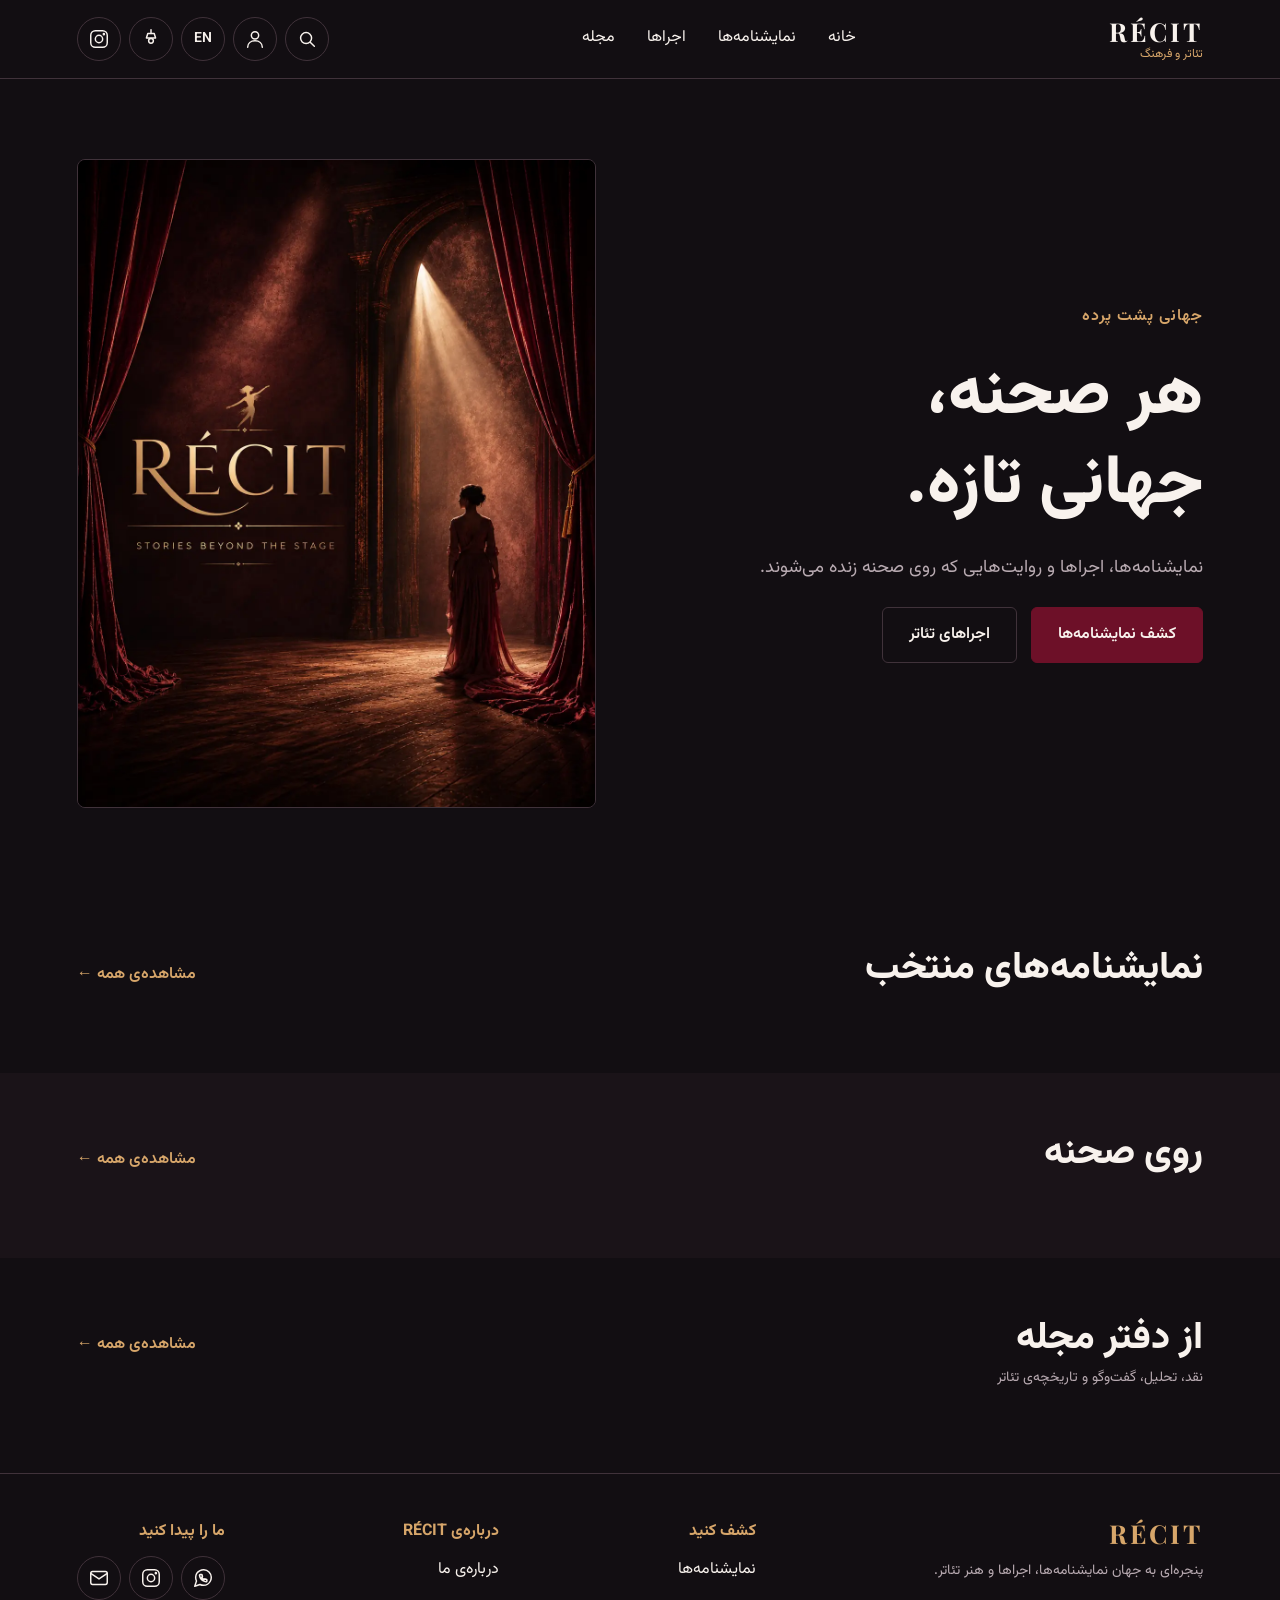
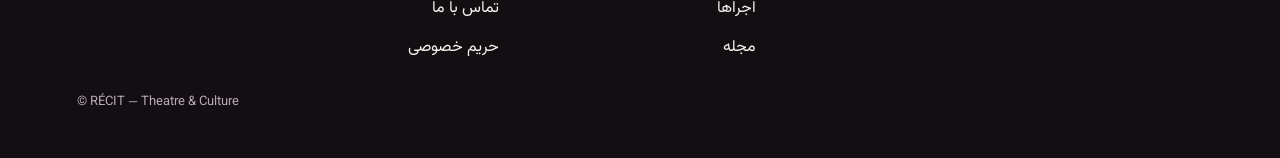
==== commit 2b6bbac9: "Update project files" ====
--- a/index.html
+++ b/index.html
@@ -14,8 +14,8 @@
 <body>
     <header class="wrap">
         <a href="#" class="logo"><b>RÉCIT</b><span data-i18n="sub"></span></a>
-        <nav><a href="index.html" data-i18n="n0"></a><a href="#plays" data-i18n="n1"></a><a href="#stage"
-                data-i18n="n2"></a><a href="#journal" data-i18n="n3"></a></nav>
+        <nav><a href="index.html" data-i18n="n0"></a><a href="pages/plays.html" data-i18n="n1"></a><a
+                href="pages/performances.html" data-i18n="n2"></a><a href="pages/journal.html" data-i18n="n3"></a></nav>
         <div class="tools">
             <button class="ib" type="button" id="search"><svg viewBox="0 0 24 24" aria-hidden="true">
                     <circle cx="11" cy="11" r="6" />
@@ -48,8 +48,8 @@
         <div class="tx"><span class="eb" data-i18n="eb"></span>
             <h1 class="hd"><span data-i18n="h1"></span><br><span data-i18n="h2"></span></h1>
             <p data-i18n="hs"></p>
-            <div class="btns"><a class="btn" href="#plays" data-i18n="c1"></a><a class="btn o" href="#stage"
-                    data-i18n="c2"></a></div>
+            <div class="btns"><a class="btn" href="pages/plays.html" data-i18n="c1"></a><a class="btn o"
+                    href="pages/performances.html" data-i18n="c2"></a></div>
         </div>
         <div class="ph po">
             <img src="assets/images/hero.webp" alt="" data-i18n-alt="po">
@@ -90,8 +90,9 @@
             <div class="fg">
                 <div class="fc brand"><a href="#" class="logo"><b>RÉCIT</b></a><span class="mu" data-i18n="tag"></span>
                 </div>
-                <div class="fc"><b data-i18n="f1"></b><a href="#plays" data-i18n="n1"></a><a href="#stage"
-                        data-i18n="n2"></a><a href="#journal" data-i18n="n3"></a></div>
+                <div class="fc"><b data-i18n="f1"></b><a href="pages/plays.html" data-i18n="n1"></a><a
+                        href="pages/performances.html" data-i18n="n2"></a><a href="pages/journal.html"
+                        data-i18n="n3"></a></div>
                 <div class="fc"><b data-i18n="f2"></b><a href="pages/about.html" data-i18n="a1"></a><a
                         href="pages/contact.html" data-i18n="a2"></a><a href="pages/privacy.html" data-i18n="a3"></a>
                 </div>
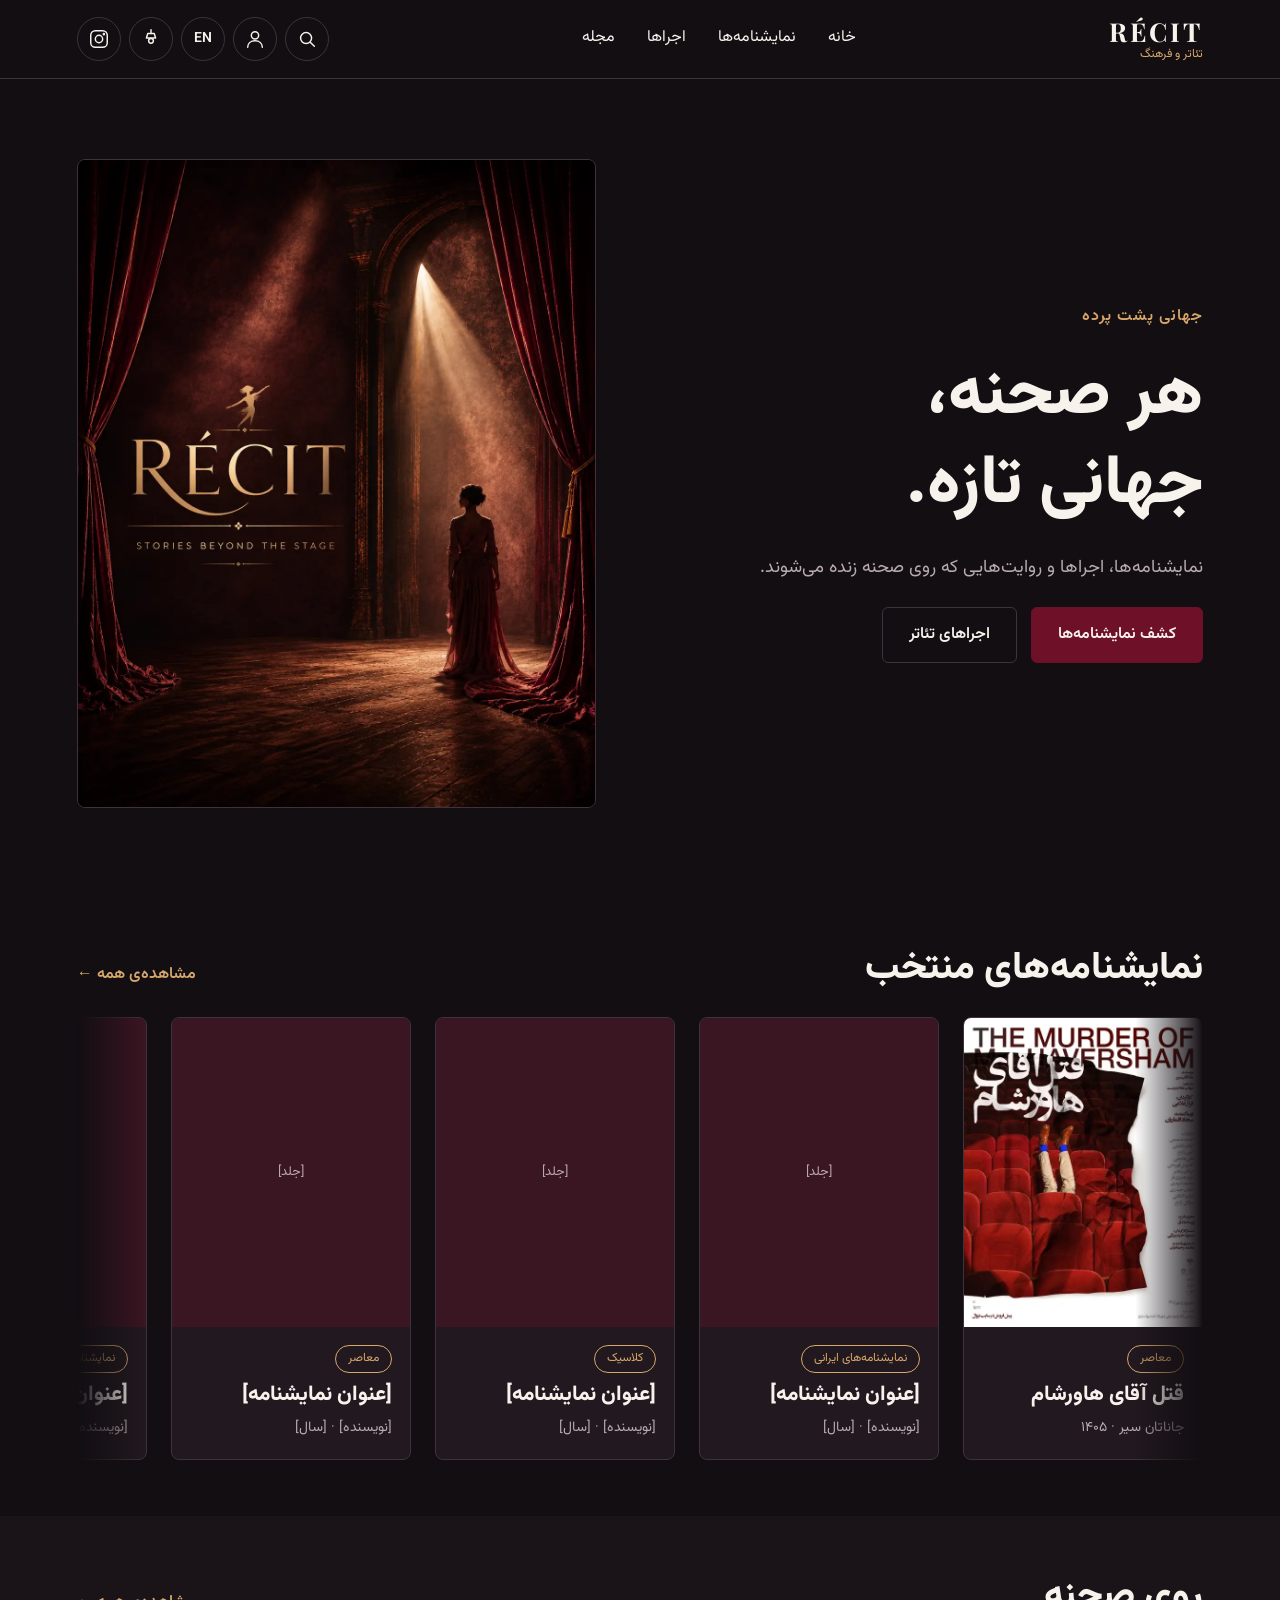
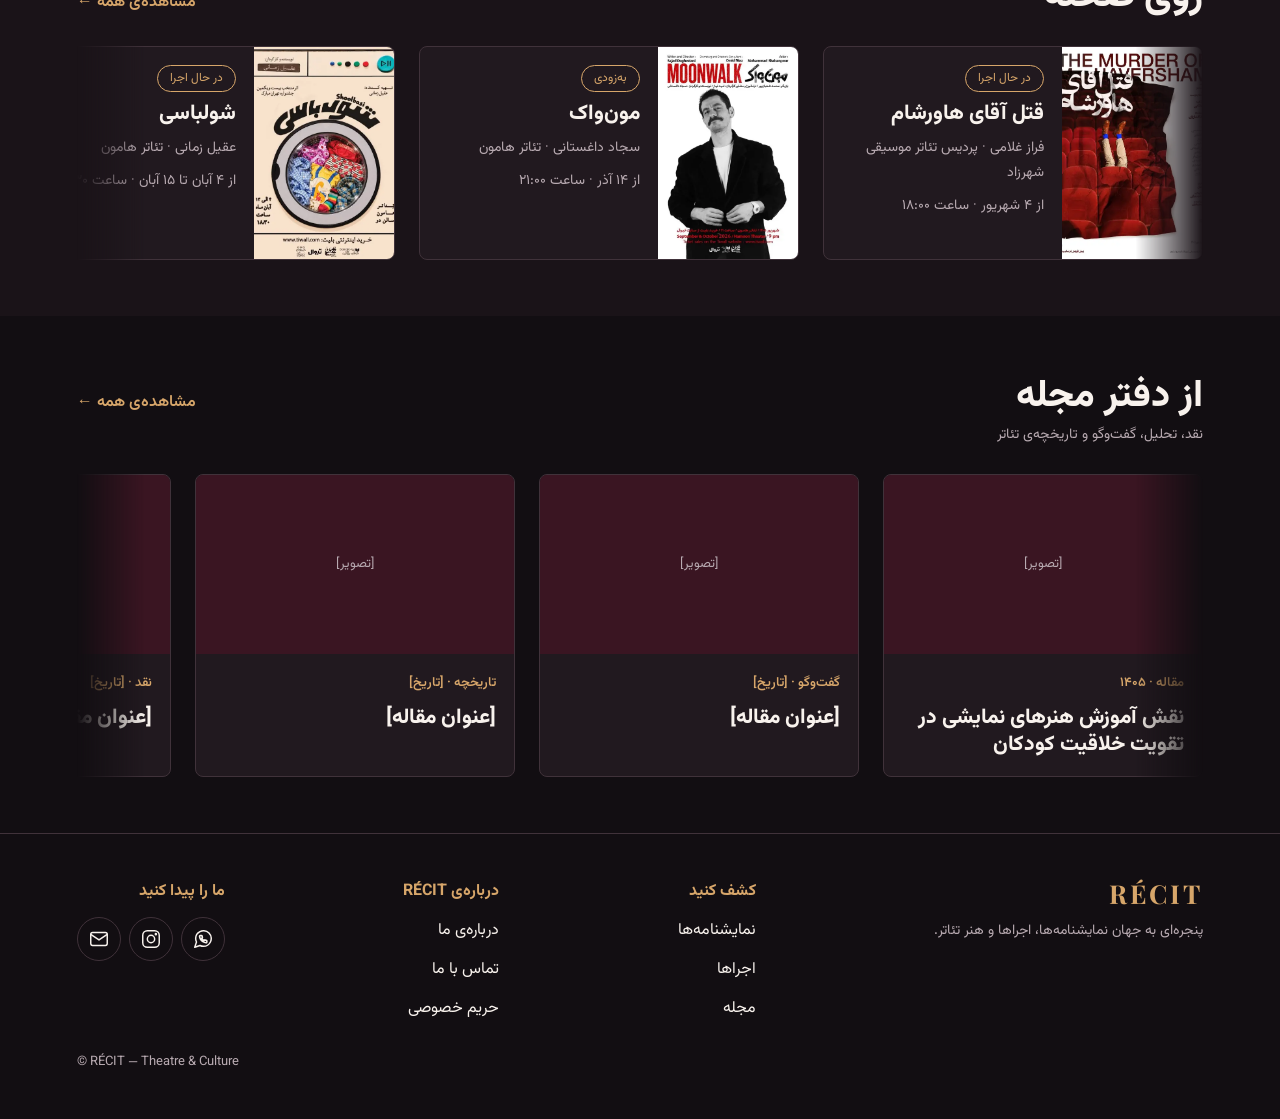
==== commit 01fae7ff: "Update project files" ====
--- a/index.html
+++ b/index.html
@@ -161,6 +161,7 @@
 
     <script src="js/i18n.js"></script>
     <script src="js/common.js"></script>
+    <script src="js/data.js"></script>
     <script src="js/home.js"></script>
 </body>
 
--- a/css/style.css
+++ b/css/style.css
@@ -248,6 +248,55 @@
     color: var(--muted)
 }
 
+main.page.wide {
+    max-width: 1440px
+}
+
+.filters {
+    display: flex;
+    gap: 10px;
+    flex-wrap: wrap
+}
+
+.chip {
+    padding: 6px 18px;
+    background: none;
+    color: var(--muted);
+    border: 1px solid var(--line);
+    border-radius: 99px;
+    font: inherit;
+    font-size: 14px;
+    font-weight: 600;
+    cursor: pointer;
+    transition: border-color .25s, color .25s
+}
+
+.chip:hover {
+    border-color: var(--gold);
+    color: var(--gold)
+}
+
+.chip[aria-pressed="true"] {
+    background: var(--gold);
+    border-color: var(--gold);
+    color: var(--bg)
+}
+
+.grid {
+    --min: 240px;
+    display: grid;
+    grid-template-columns: repeat(auto-fill, minmax(var(--min), 1fr));
+    gap: 24px
+}
+
+main[data-section="performances"] .grid {
+    --min: 340px
+}
+
+main[data-section="journal"] .grid {
+    --min: 280px
+}
+
 
 
 .contact-form {
@@ -714,6 +763,7 @@
     width: 320px
 }
 
+
 @keyframes mq-ltr {
     to {
         transform: translateX(-50%)
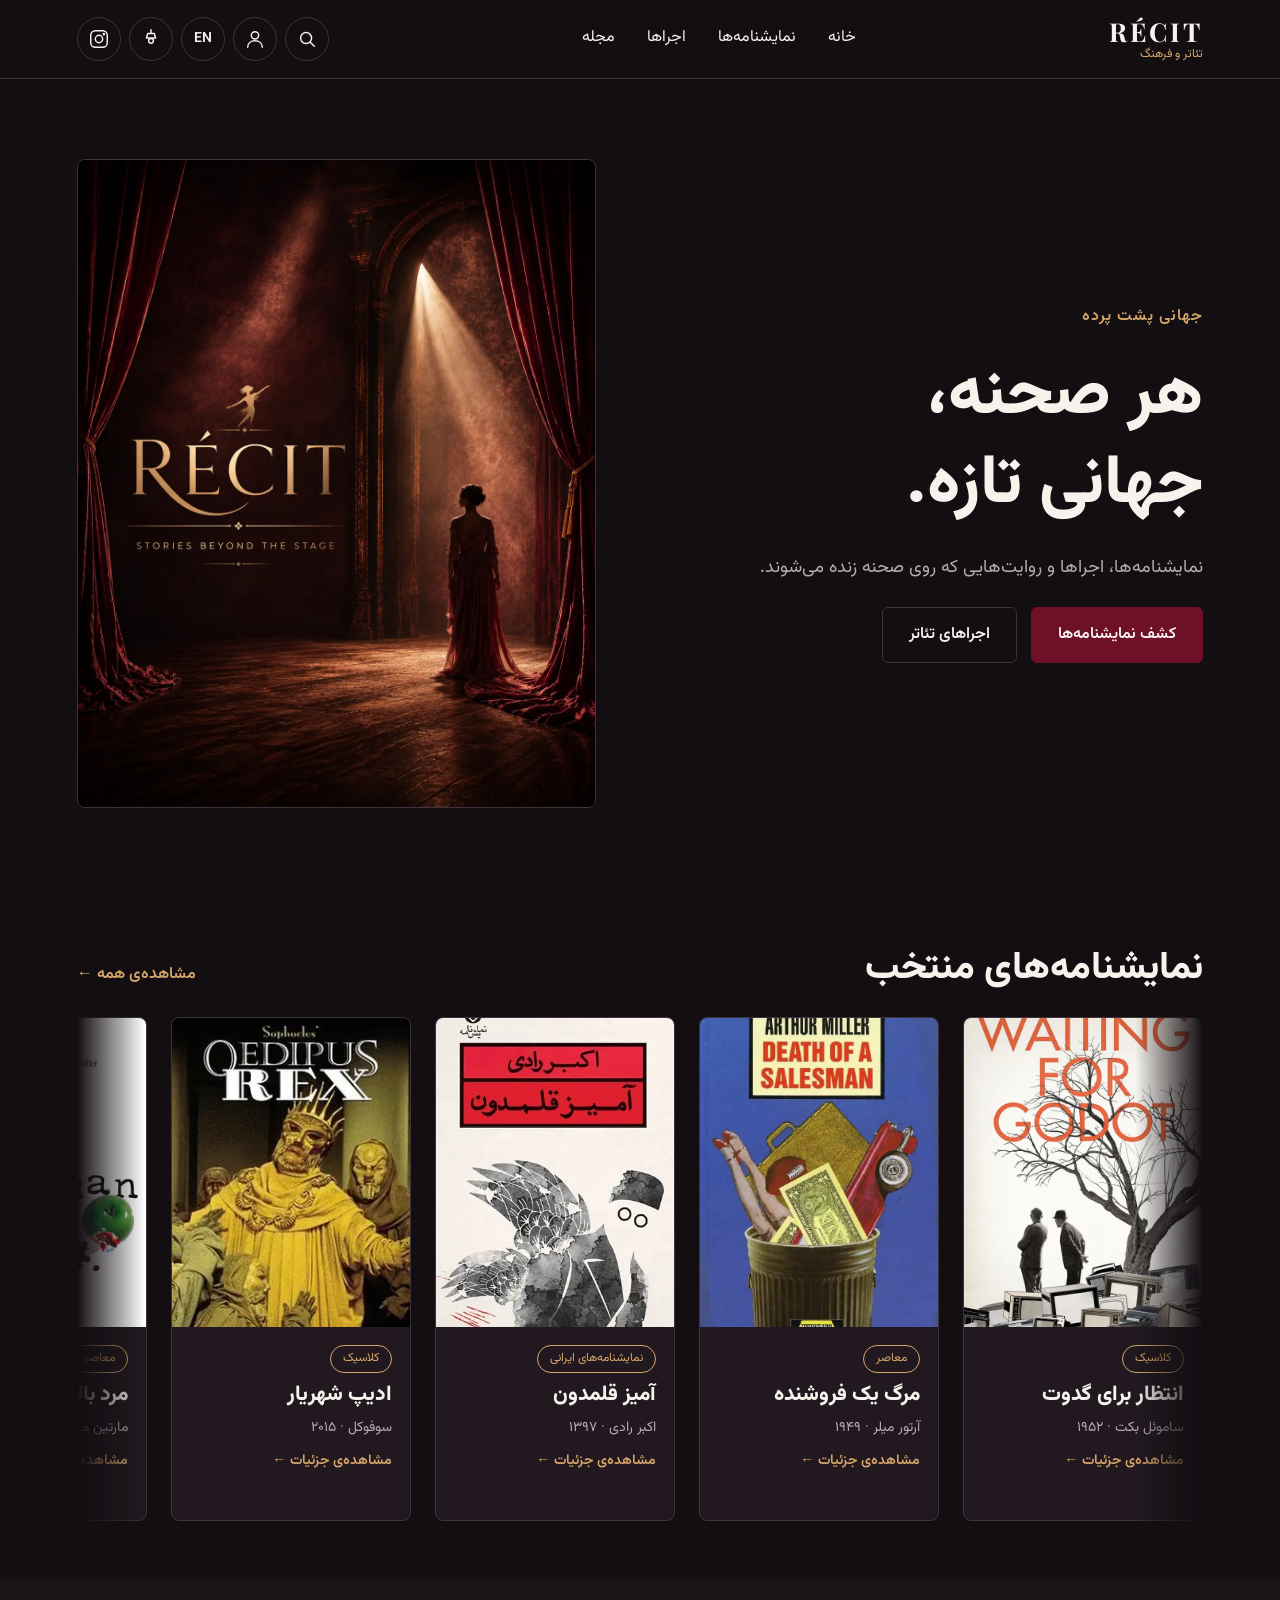
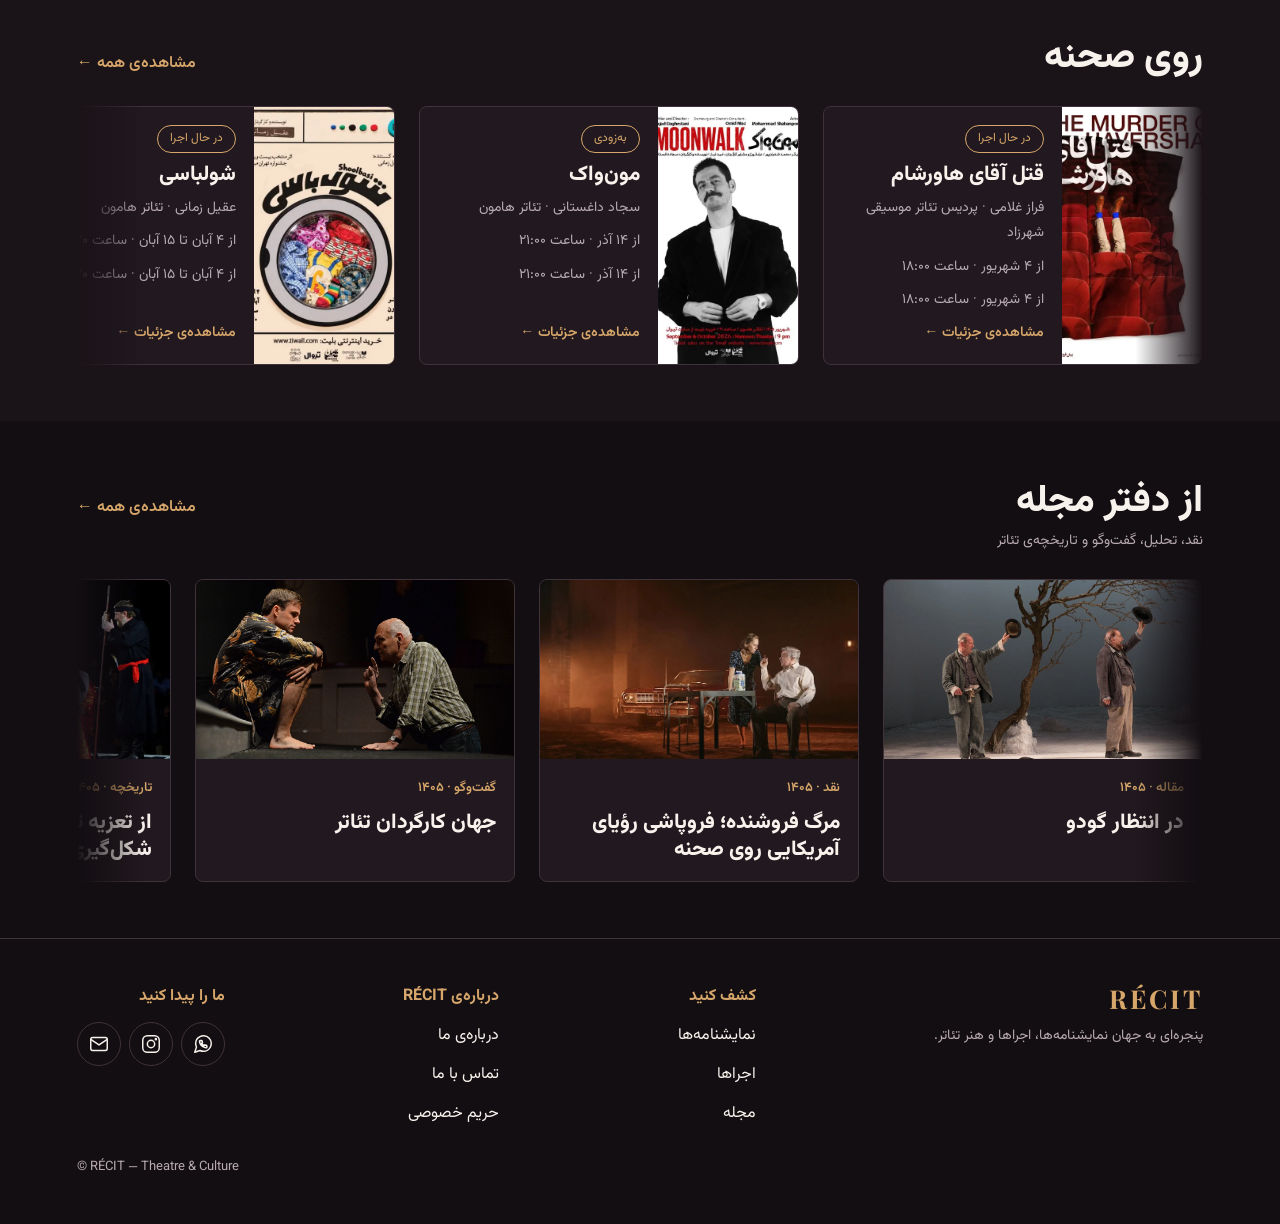
==== commit 905488ff: "Update project files" ====
--- a/index.html
+++ b/index.html
@@ -58,7 +58,7 @@
 
     <section class="s wrap" id="plays">
         <div class="sh">
-            <h2 class="hd" data-i18n="ph"></h2><a href="#" data-i18n="all"></a>
+            <h2 class="hd" data-i18n="ph"></h2><a href="pages/plays.html" data-i18n="all"></a>
         </div>
         <div class="mq">
             <div class="mq-track" id="plays-l"></div>
@@ -67,7 +67,7 @@
     <section class="s alt" id="stage">
         <div class="wrap">
             <div class="sh">
-                <h2 class="hd" data-i18n="fh"></h2><a href="#" data-i18n="all"></a>
+                <h2 class="hd" data-i18n="fh"></h2><a href="pages/performances.html" data-i18n="all"></a>
             </div>
             <div class="mq">
                 <div class="mq-track" id="perf-l"></div>
@@ -78,7 +78,7 @@
         <div class="sh">
             <div>
                 <h2 class="hd" data-i18n="jh"></h2><span class="mu" data-i18n="js"></span>
-            </div><a href="#" data-i18n="all"></a>
+            </div><a href="pages/journal.html" data-i18n="all"></a>
         </div>
         <div class="mq">
             <div class="mq-track" id="j-l"></div>
--- a/css/style.css
+++ b/css/style.css
@@ -290,14 +290,21 @@
 }
 
 main[data-section="performances"] .grid {
-    --min: 340px
+    grid-template-columns: repeat(4, 1fr)
 }
 
 main[data-section="journal"] .grid {
     --min: 280px
 }
 
-
+main[data-section="performances"] .card {
+    flex-direction: column
+}
+
+main[data-section="performances"] .poster {
+    width: 100%;
+    aspect-ratio: 10 / 13
+}
 
 .contact-form {
     display: flex;
@@ -619,17 +626,67 @@
     font-size: 14px
 }
 
+.filter-box {
+    display: flex;
+    gap: 16px;
+    flex-wrap: wrap;
+    padding: 16px 20px;
+    background: var(--surface);
+    border: 1px solid var(--line);
+    border-radius: 8px
+}
+
+.filter-box:empty {
+    display: none
+}
+
+.filter-box {
+    align-items: center
+}
+
+.filter-box .fl {
+    font-size: 14px;
+    color: var(--muted)
+}
+
 .card {
     background: var(--surface);
     border: 1px solid var(--line);
     border-radius: 8px;
     overflow: hidden;
     display: flex;
+    cursor: pointer;
     transition: border-color .25s, background .9s
 }
 
 .card:hover {
     border-color: var(--gold)
+}
+
+.card .ph {
+    overflow: hidden
+}
+
+.card .ph img {
+    transition: transform .5s ease
+}
+
+.card:hover .ph img,
+.card:focus-visible .ph img {
+    transform: scale(1.06)
+}
+
+.card .more {
+    margin-top: auto;
+    color: var(--gold);
+    font-size: 14px;
+    font-weight: 600
+}
+
+.card:hover .more,
+.card:focus-visible .more {
+    text-decoration: underline;
+    text-underline-offset: 5px
 }
 
 .card.v {
@@ -829,4 +886,22 @@
     .mq-track {
         animation: none
     }
+}
+
+@media (max-width: 1100px) {
+    main[data-section="performances"] .grid {
+        grid-template-columns: repeat(3, 1fr)
+    }
+}
+
+@media (max-width: 760px) {
+    main[data-section="performances"] .grid {
+        grid-template-columns: repeat(2, 1fr)
+    }
+}
+
+@media (max-width: 440px) {
+    main[data-section="performances"] .grid {
+        grid-template-columns: 1fr
+    }
 }
